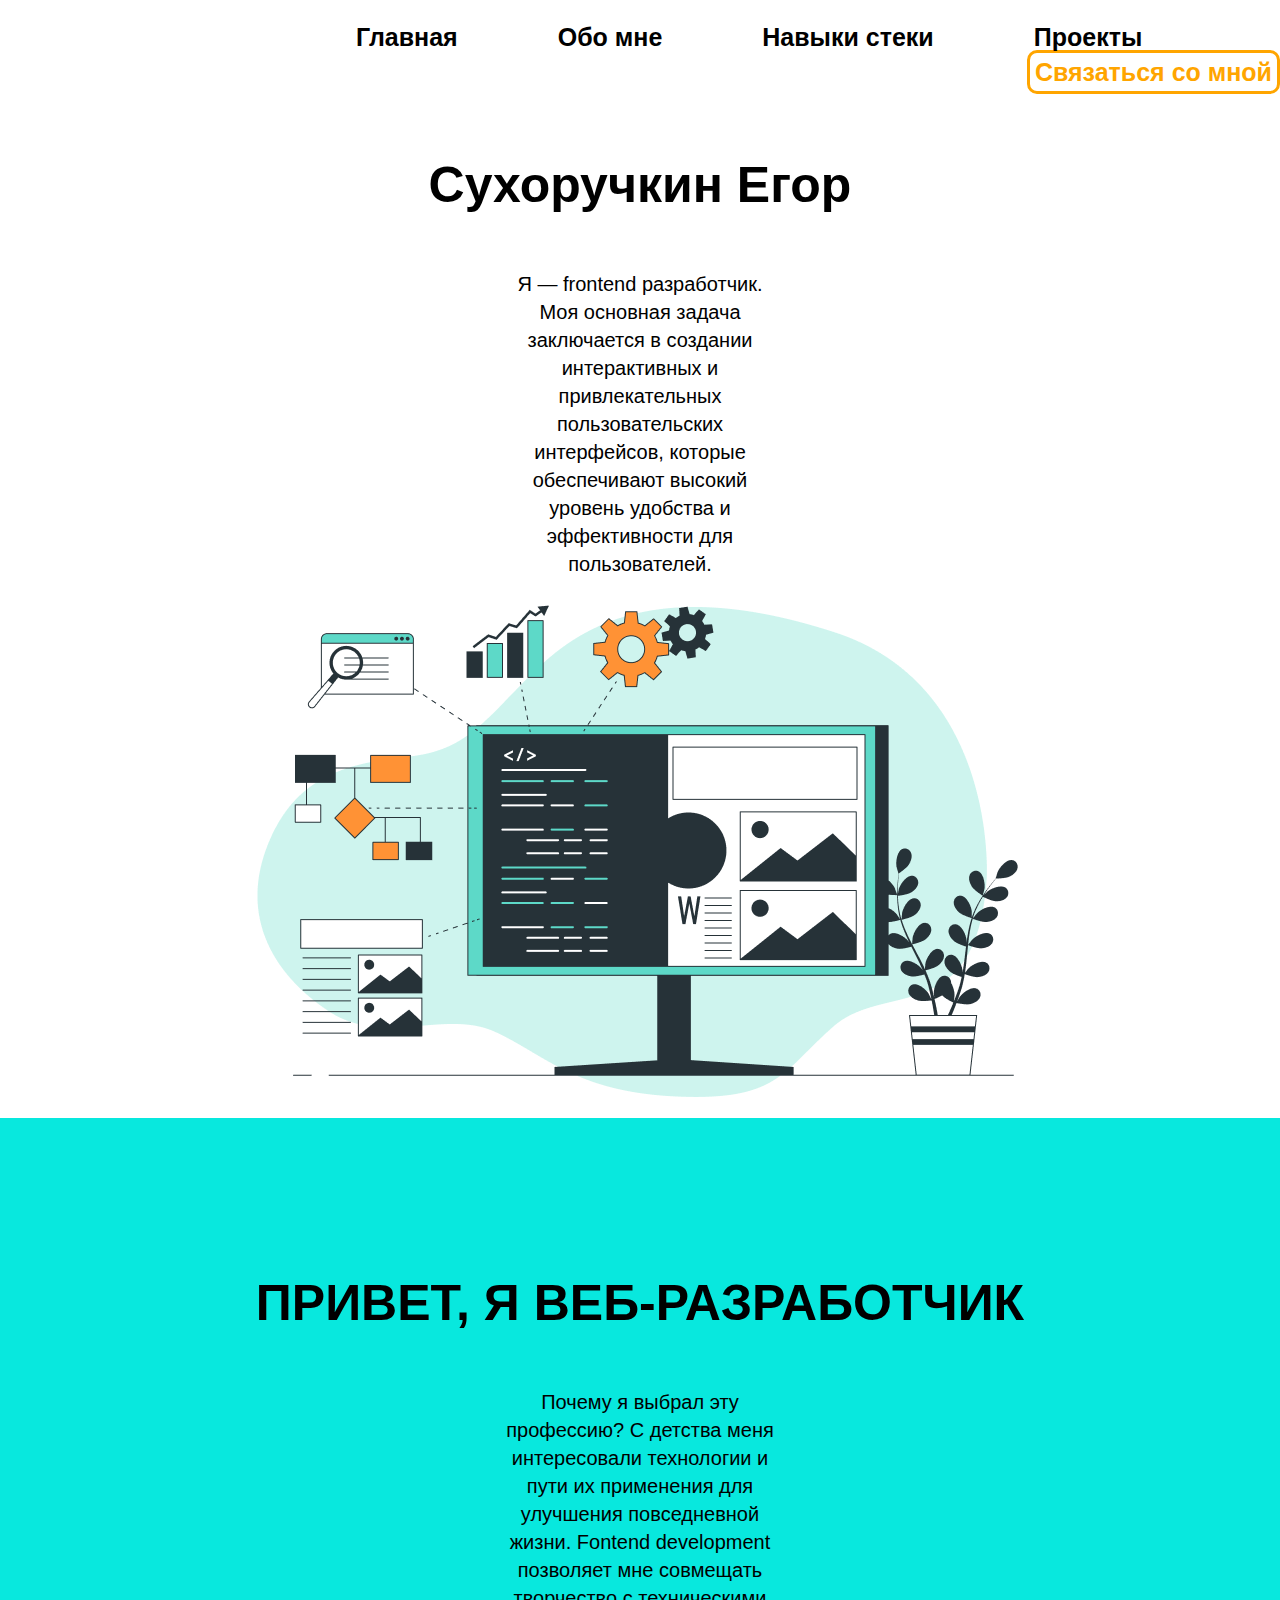
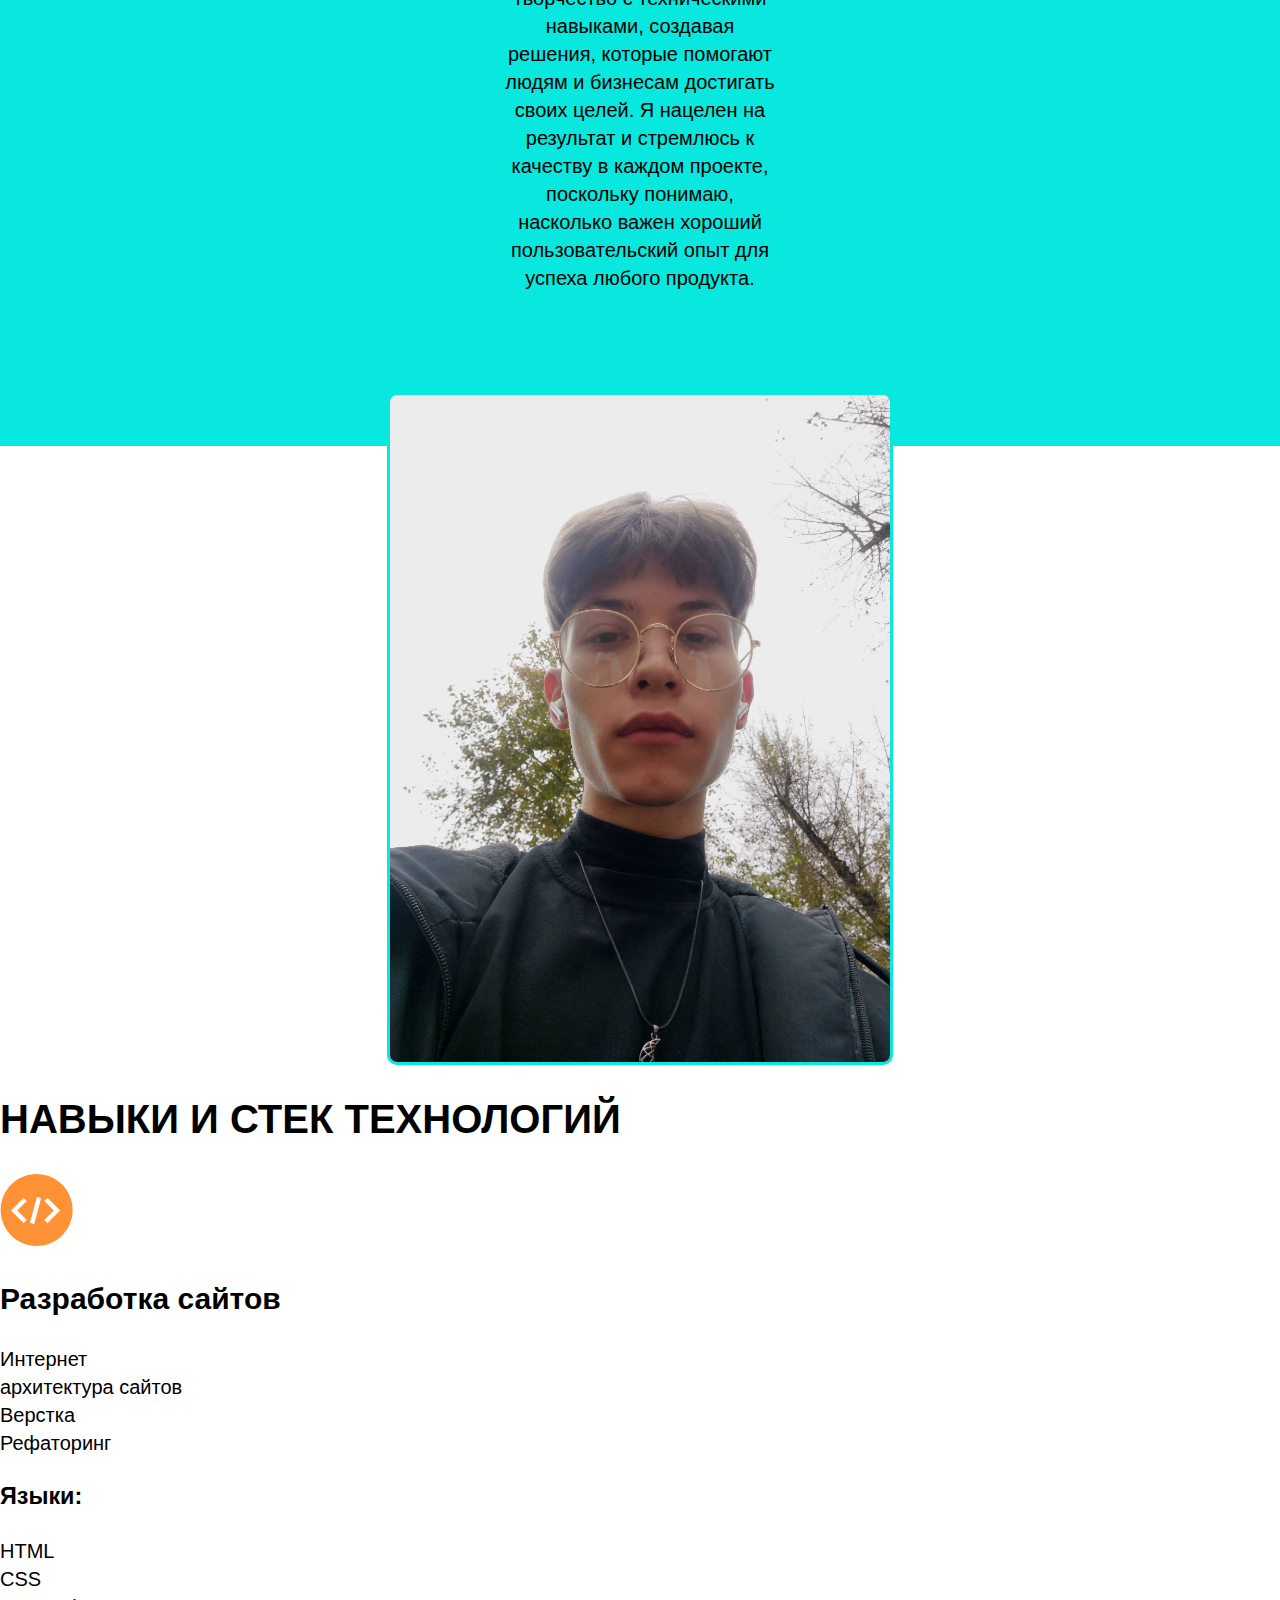
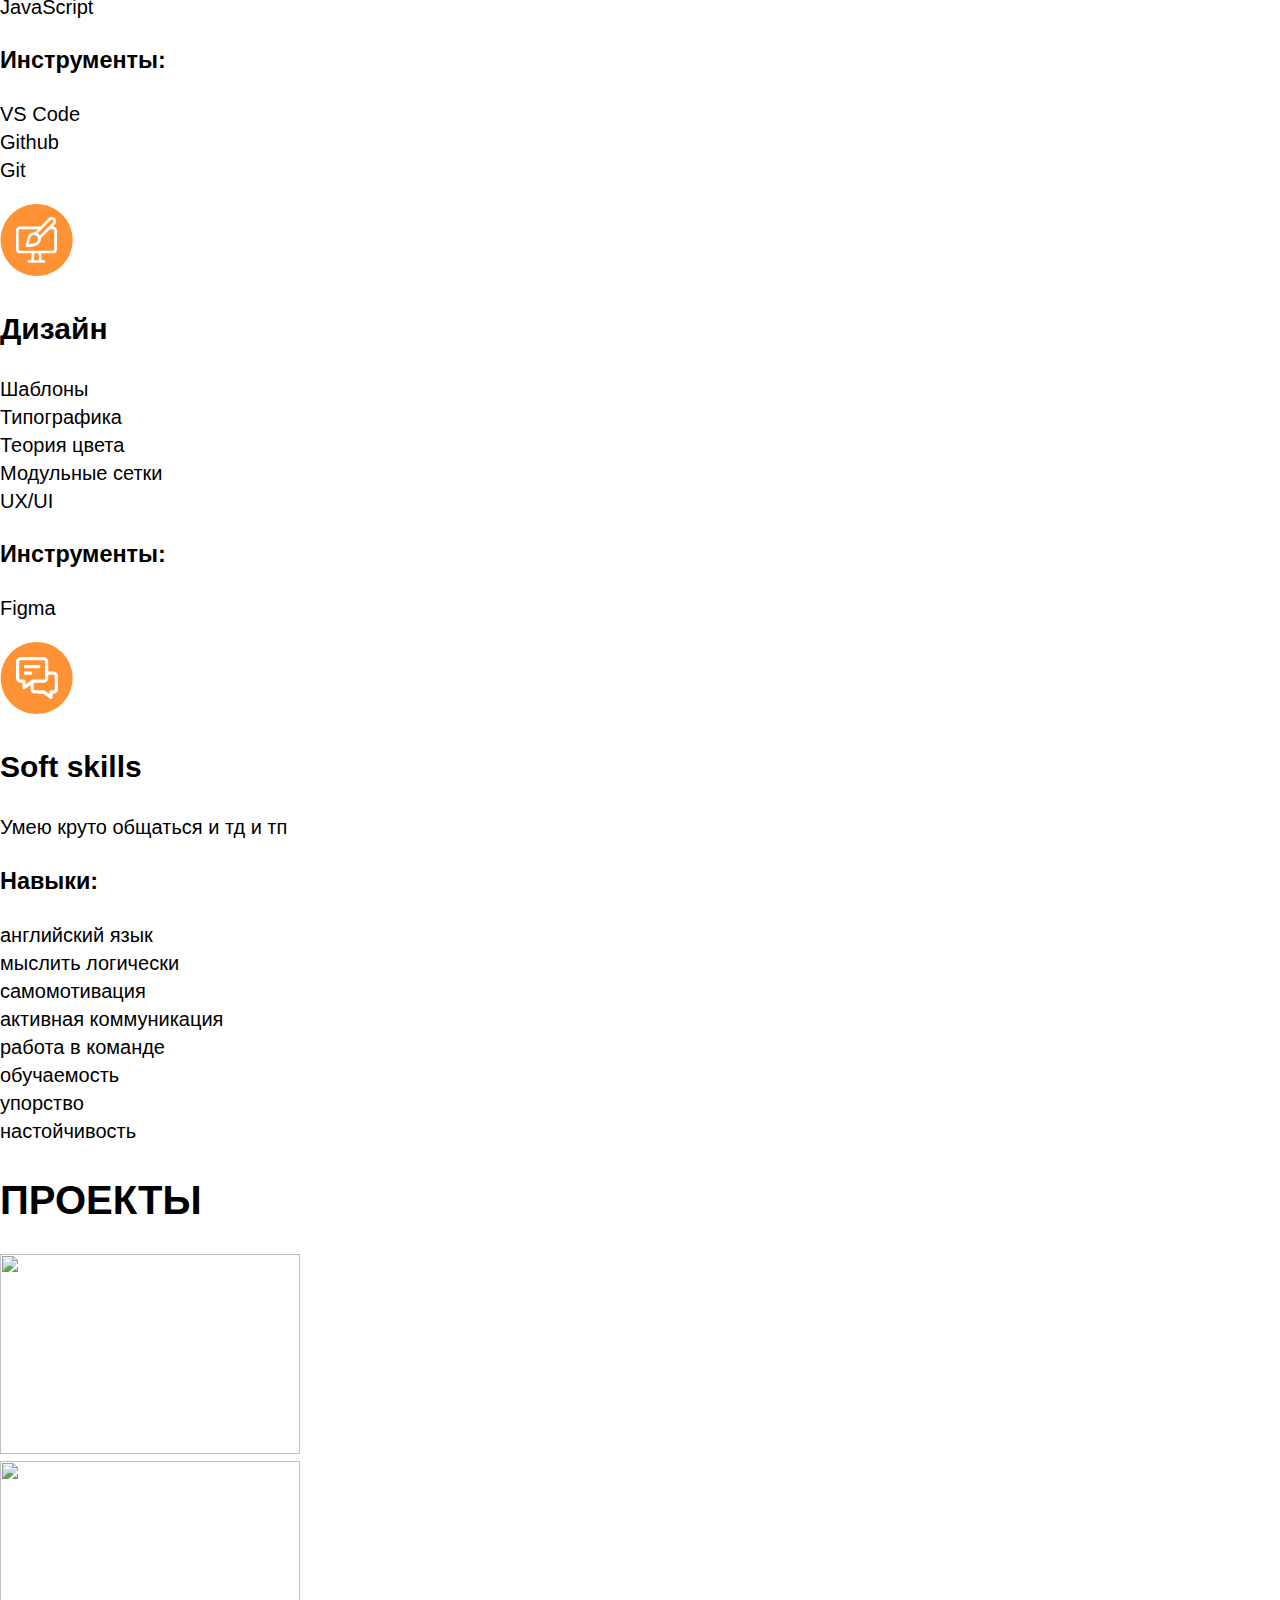
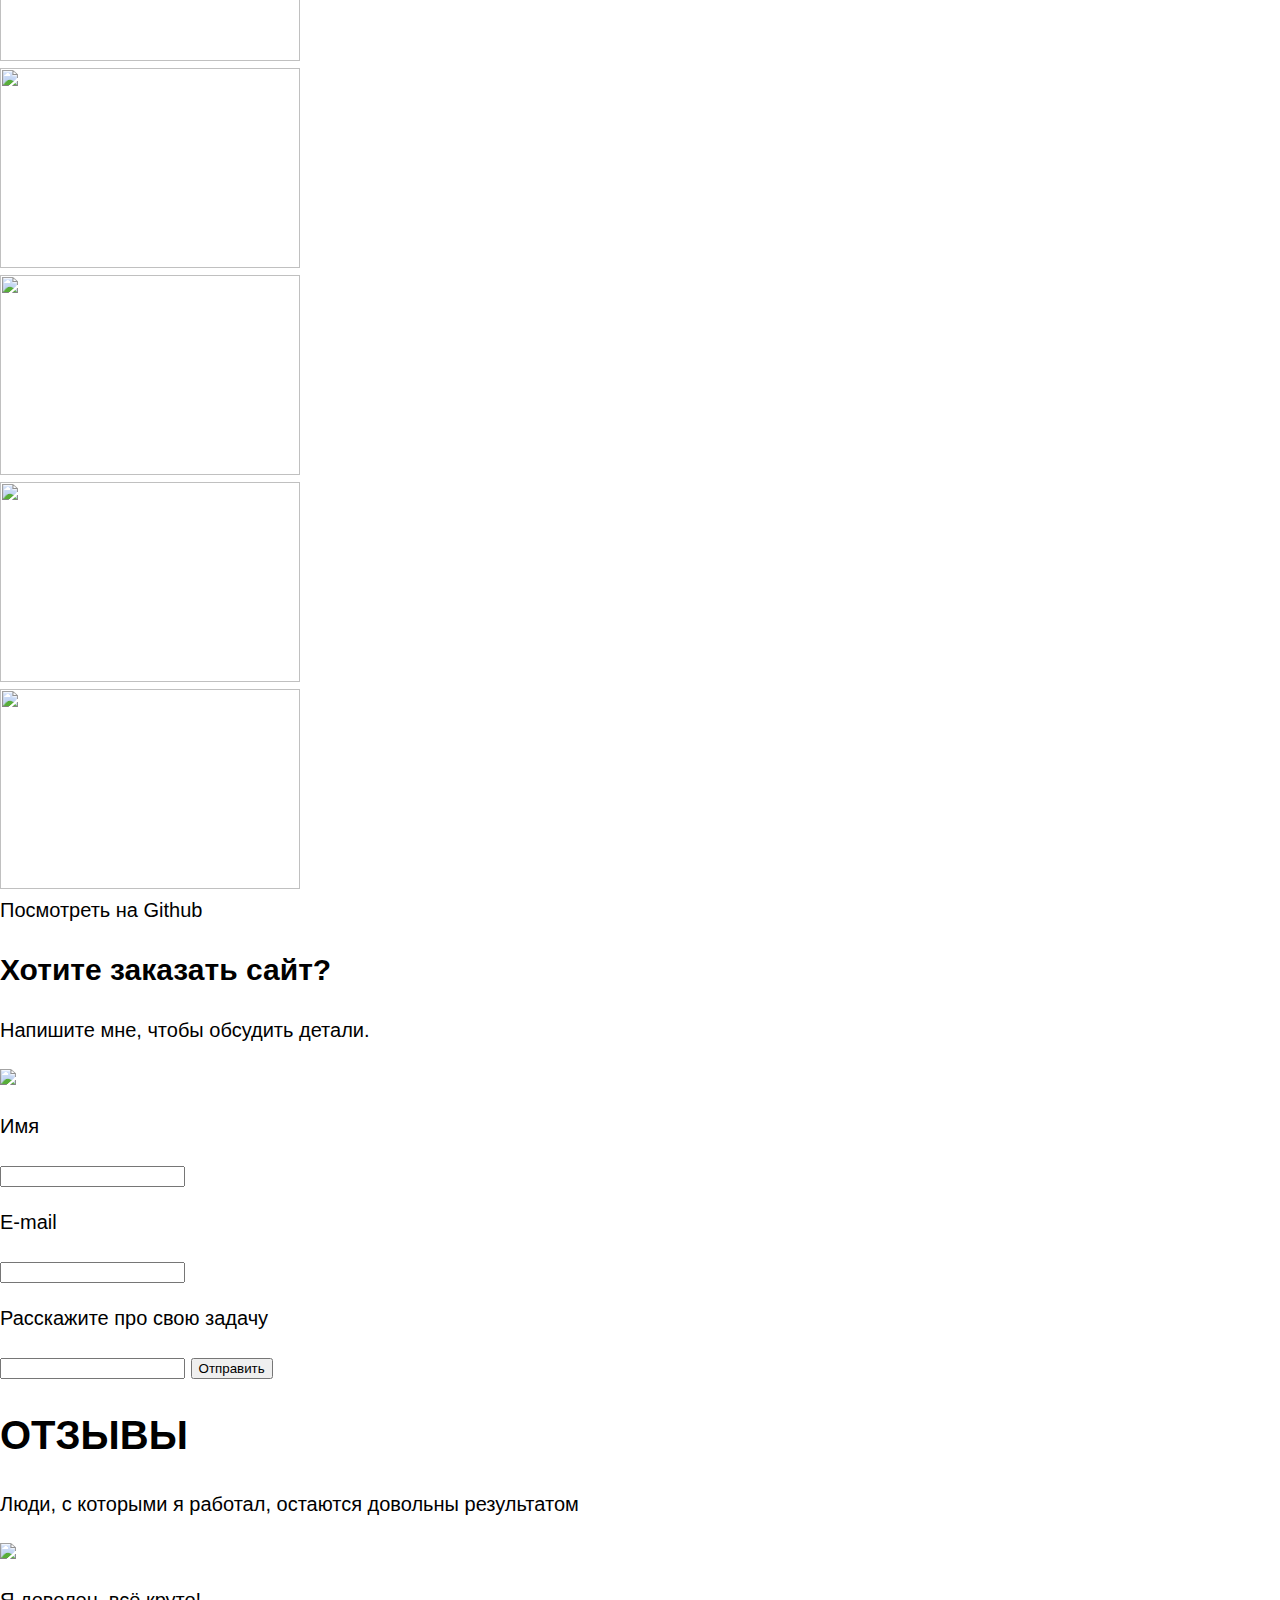
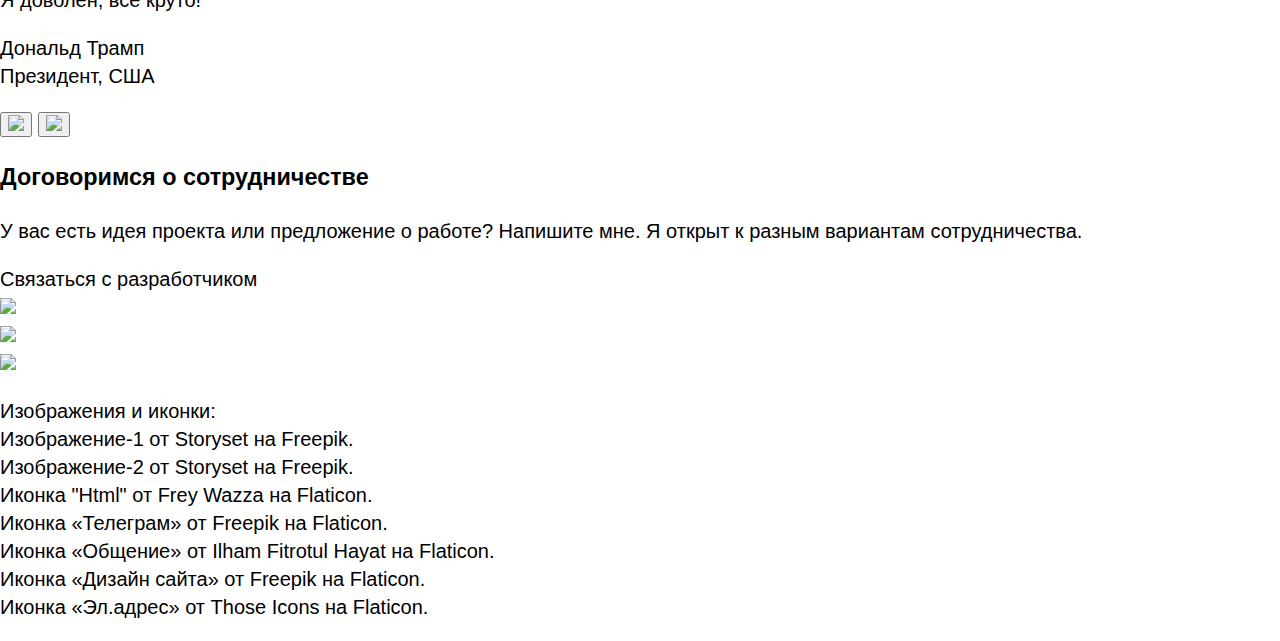
==== Portfolio/index.html @ 4fd045b2 "Add files via upload" ====
<!DOCTYPE html>
<html lang="ru">
<head>
    <meta charset="UTF-8">
    <meta name="viewport" content="width=device-width, initial-scale=1.0">
    <title>Портфолио</title>
    <link rel="stylesheet" href="styles.css">
</head>
<body class="page-body">
    <header class="page-header">
        <nav class="navbar">
            <ul class="navbar-list">
                <li class="navbar-item">
                    <a class="navbar-link" href="#intro">Главная</a>
                </li>
                <li class="navbar-item">
                    <a class="navbar-link" href="#about">Обо мне</a>
                </li>
                <li class="navbar-item">
                    <a class="navbar-link" href="#skills">Навыки стеки</a>
                </li>
                <li class="navbar-item">
                    <a class="navbar-link" href="#projects">Проекты</a>
                </li>
                <li class="navbar-item">
                    <a class="navbar-btn" href="#findme">Связаться со мной</a>
                </li>
            </ul>
        </nav>
    </header>

    <main>
        <section class="intro" id="intro">
            <h1 class="intro-title">Сухоручкин Егор</h1>
            <div class="intro-text-wrapper">
                <p>Я — frontend разработчик. Моя основная задача заключается в создании интерактивных и привлекательных пользовательских интерфейсов, которые обеспечивают высокий уровень удобства и эффективности для пользователей.</p>
            </div>        
            <img class="intro-image-wrapper" src="images/main.png">
        </section>

        <section class="about">
            <h1 class="about-title">ПРИВЕТ, Я ВЕБ-РАЗРАБОТЧИК</h1>
            <div class="about-text-wrapper">
                <p>Почему я выбрал эту профессию? С детства меня интересовали технологии и пути их применения для улучшения повседневной жизни. Fontend development позволяет мне совмещать творчество с техническими навыками, создавая решения, которые помогают людям и бизнесам достигать своих целей. Я нацелен на результат и стремлюсь к качеству в каждом проекте, поскольку понимаю, насколько важен хороший пользовательский опыт для успеха любого продукта.</p>
            </div>
            <img class="about-image-wrapper" src="images/lero.jpg">
        </section>

        <section>
            <h1>НАВЫКИ И СТЕК ТЕХНОЛОГИЙ</h1>
            <div>
                <img src="images/Development.svg">
                <h2>Разработка сайтов</h2>
                <p>Интернет<br>архитектура сайтов<br>Верстка<br>Рефаторинг</p>
                <h3>Языки:</h3>
                <p>HTML<br>CSS<br>JavaScript</p>
                <h3>Инструменты:</h3>
                <p>VS Code<br>Github<br>Git</p>
            </div>
            <div>
                <img src="images/Design.svg">
                <h2>Дизайн</h2>
                <p>Шаблоны<br>Типографика<br>Теория цвета<br>Модульные сетки<br>UX/UI</p>
                <h3>Инструменты:</h3>
                <p>Figma</p>
            </div>
            <div>
                <img src="images/SoftSkills.svg">
                <h2>Soft skills</h2>
                <p>Умею круто общаться и тд и тп</p>
                <h3>Навыки:</h3>
                <p>английский язык<br>мыслить логически<br>самомотивация<br>активная коммуникация<br>работа в команде<br>обучаемость<br>упорство<br>настойчивость</p>
            </div>
        </section>

        <section>
            <h1>ПРОЕКТЫ</h1>
            <div>
                <img src="/images/1.jpg" width="300" height="200">
            </div>
            <div>
                <img src="/images/2.jpg" width="300" height="200">
            </div>
            <div>
                <img src="/images/3.jpg" width="300" height="200">
            </div>
            <div>
                <img src="/images/4.jpg" width="300" height="200">
            </div>
            <div>
                <img src="/images/5.png" width="300" height="200">
            </div>
            <div>
                <img src="/images/6.png" width="300" height="200">
            </div>      
        </section>

        <adress>
            Посмотреть на Github
        </adress>

        <section>
            <h2>Хотите заказать сайт?</h2>
            <p>Напишите мне, чтобы обсудить детали.</p>
        </section>

        <section>
            <div>
                <img src="/images/form.png">
            </div>
            <div>
                <form>
                    <p>Имя</p>
                    <input type="text">
                    <p>E-mail</p>
                    <input type="email">
                    <p>Расскажите про свою задачу</p>
                    <input type="text">
                    <button type="submit">Отправить</button>
                </form>               
            </div>
        </section>

        <section>
            <h1>ОТЗЫВЫ</h1>
            <p>Люди, с которыми я работал, остаются довольны результатом</p>
            <img src="/images/trump.jpg">
            <p>Я доволен, всё круто!</p>
            <p>Дональд Трамп<br>Президент, США</p>
            <button typy="submit"><img src="/images/Arrow-L.svg"></button>
            <button typy="submit"><img src="/images/Arrow-R.svg"></button>
        </section>

        <section>
            <h3>Договоримся о сотрудничестве</h3>
            <p>У вас есть идея проекта или предложение о работе? Напишите мне. Я открыт к разным вариантам сотрудничества.</p>
            <adress>
                Связаться с разработчиком
            </adress>
        </section>
    </main>

    <footer>
        <address><img src="/images/TG.svg"></address>
        <address><img src="/images/Habr.svg"></address>
        <address><img src="/images/Email.svg"></address>
        <p> Изображения и иконки:<br>Изображение-1 от Storyset на Freepik.<br>Изображение-2 от Storyset на Freepik.<br>Иконка "Html" от Frey Wazza на Flaticon.<br>Иконка «Телеграм» от Freepik на Flaticon.<br>Иконка «Общение» от Ilham Fitrotul Hayat на Flaticon.<br>Иконка «Дизайн сайта» от Freepik на Flaticon.<br>Иконка «Эл.адрес» от Those Icons на Flaticon.</p>
    </footer>   
</body>
</html>
---- Portfolio/styles.css ----
@font-face {
    font-family: "Tilda Sans";
    font-style: normal;
    font-weight: 400;
    font-display: swap;
    src:
        url("./fonts/Tilda Sans/TildaSans-Regular.ttf") format("ttf");
  }

  @font-face {
    font-family: "Tilda Sans";
    font-style: normal;
    font-weight: 700;
    font-display: swap;
    src:
        url("./fonts/Tilda Sans/TildaSans-Bold.ttf") format("ttf");
  }

  .page{
    height: 100%;
  }

  .page-body{
    min-height: 100%;
    margin: 0;
    font-family: "Tilda Sans", sans-serif;
    font-size: 20px;
    line-height: 1.4;
    color: #000;
  }

  .container{
    width:1200px;
    margin: 0 auto;
    padding: 0 50px;
    box-sizing: border-box;
  }
  
  .page-header{
    width: 100%;
    text-align: center;
    padding: 20px 0 ;
    float: left;
  }
  
  .navbar-list{
    display: table; 
    width: auto;
    margin: 0 auto;
    list-style: none;
    font-size: 25px;
    padding: 0;   
  }
  
  .navbar-item:not(:last-child){  
    float: left;  
    margin-left: 100px;
    left: 20%;  
    text-align: center;
    font-weight: bold;
    position: relative;
  }

  .navbar-item:last-child{
    float: right;
    margin-left: 530px;
    text-align: center;
  }
  
  .navbar-link{
    display: inline-block;
    text-align: center;
    color:#000000;
    text-decoration: none;
  }

  .navbar-btn{
    text-decoration: none;
    font-weight: bold;
    color:orange;
    border:3px solid orange;
    border-radius: 10px 10px 10px 10px;
    padding:5px;
  }

  .navbar-link:hover{
    opacity: 0.5;
  }

  .intro{
    padding-top: 150px;
  }

  .intro .container{
    padding-right: 550px;
  }

  .intro-title {
    margin:  0;
    margin-bottom: 50px;
    text-align: center;
    font-size: 50px;
    font-weight: bold;
  }

  .intro-text-wrapper p{
    margin: 0;
    padding-left: 500px;
    padding-right: 500px;
    text-align: center;
  }

  .intro-image-wrapper{
    display: block;
    margin-left: auto;
    margin-right: auto;
  }

  .about{
    padding-top: 150px;
    background: linear-gradient(180deg, #08e8de 60%, #fff 40%);

  }

  .about-title{
    margin:  0;
    margin-bottom: 50px;
    text-align: center;
    font-size: 50px;
    font-weight: bold;
  }

  .about-text-wrapper p{
    margin: 0;
    padding-left: 500px;
    padding-right: 500px;
    text-align: center;
  }

  .about-image-wrapper{
    display: block;
    margin-left: auto;
    margin-right: auto;
    margin-top: 100px;
    width: 500px;
    border:3px solid orange;
    border-radius: 10px 10px;
    border-color: #08e8de;
  }
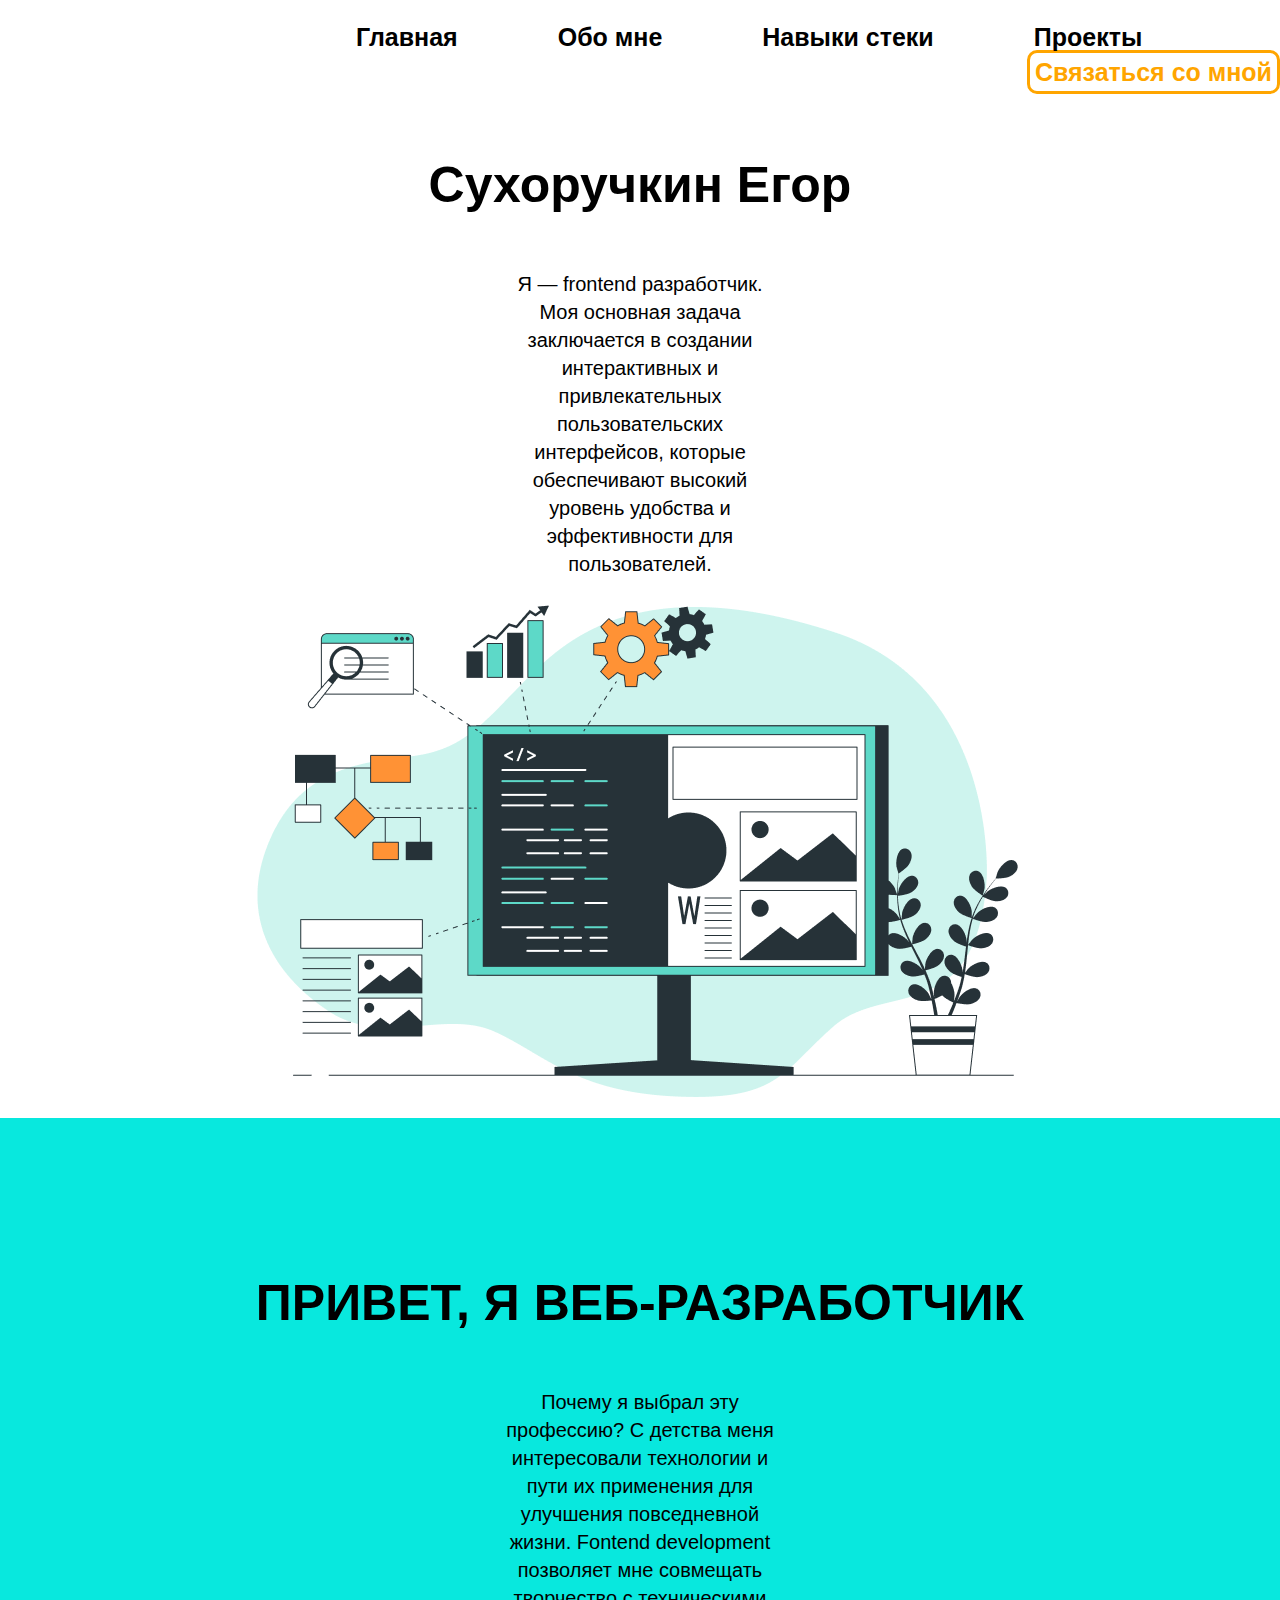
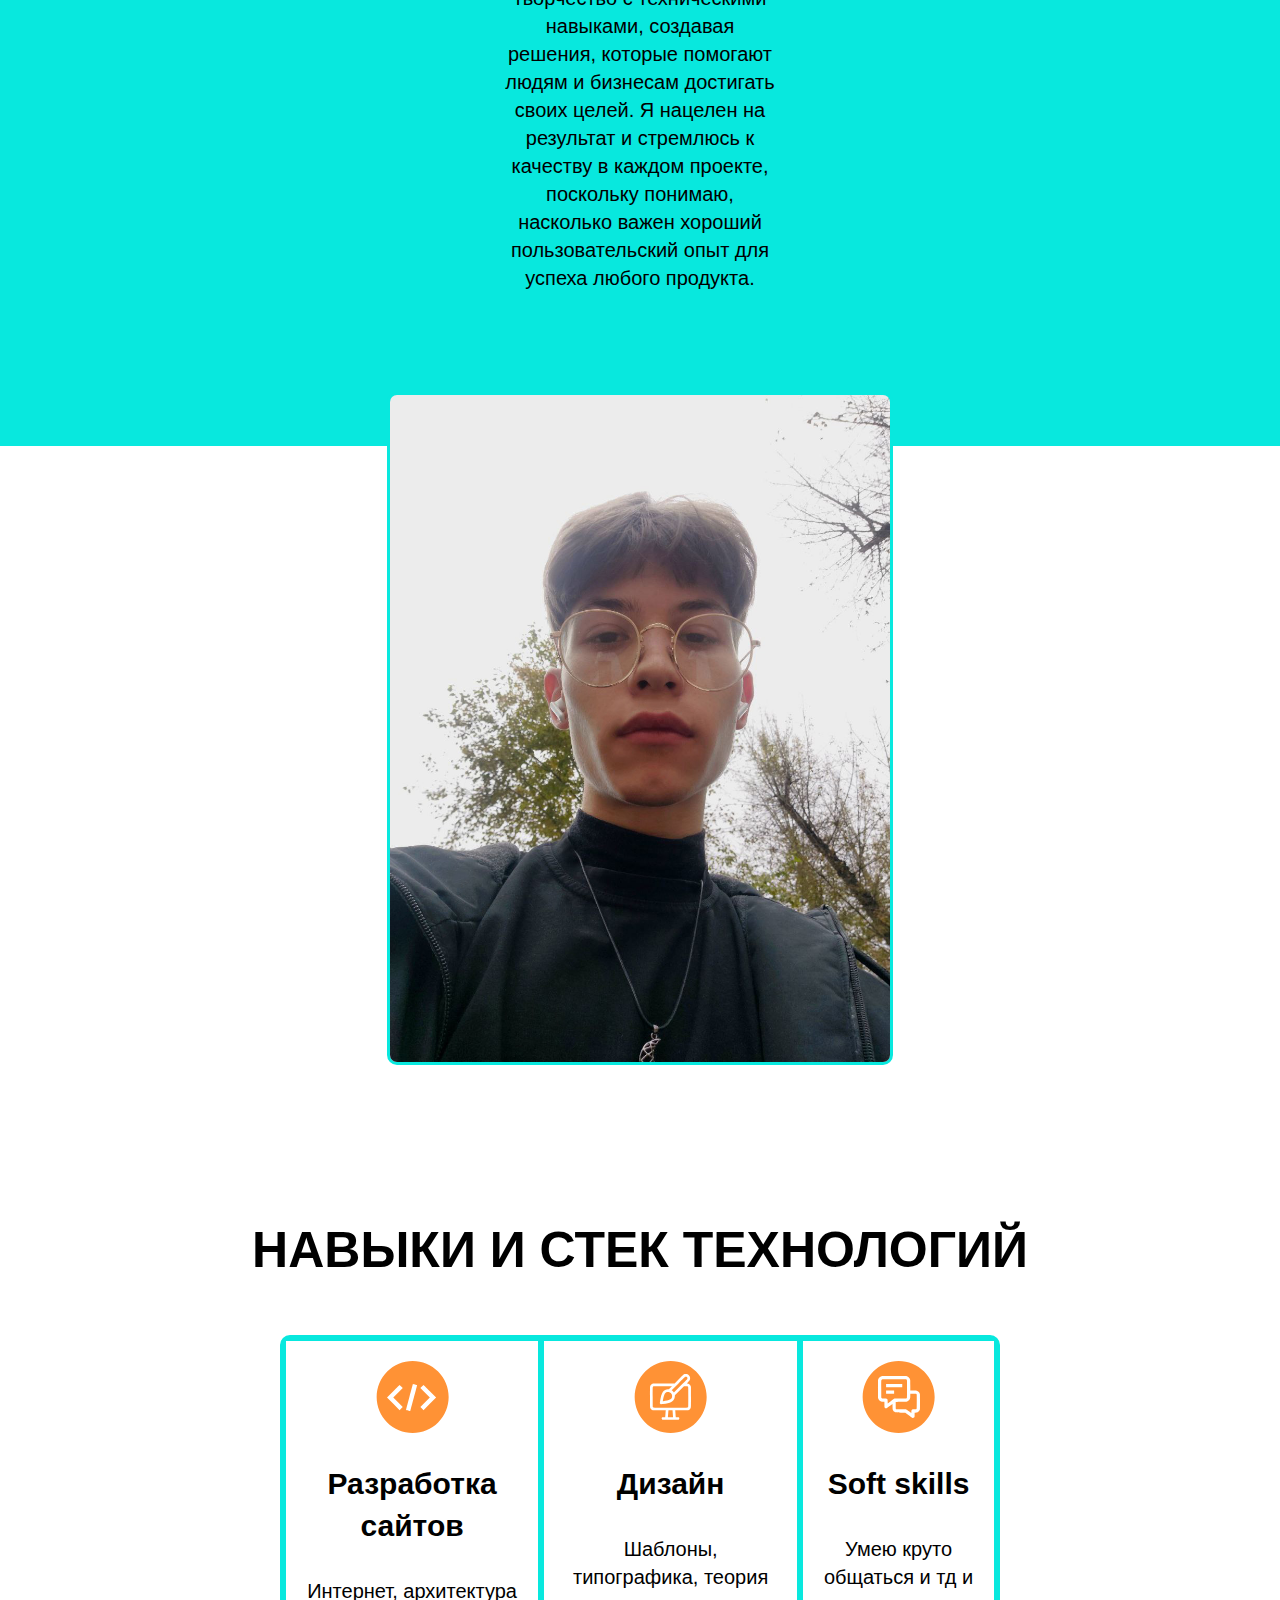
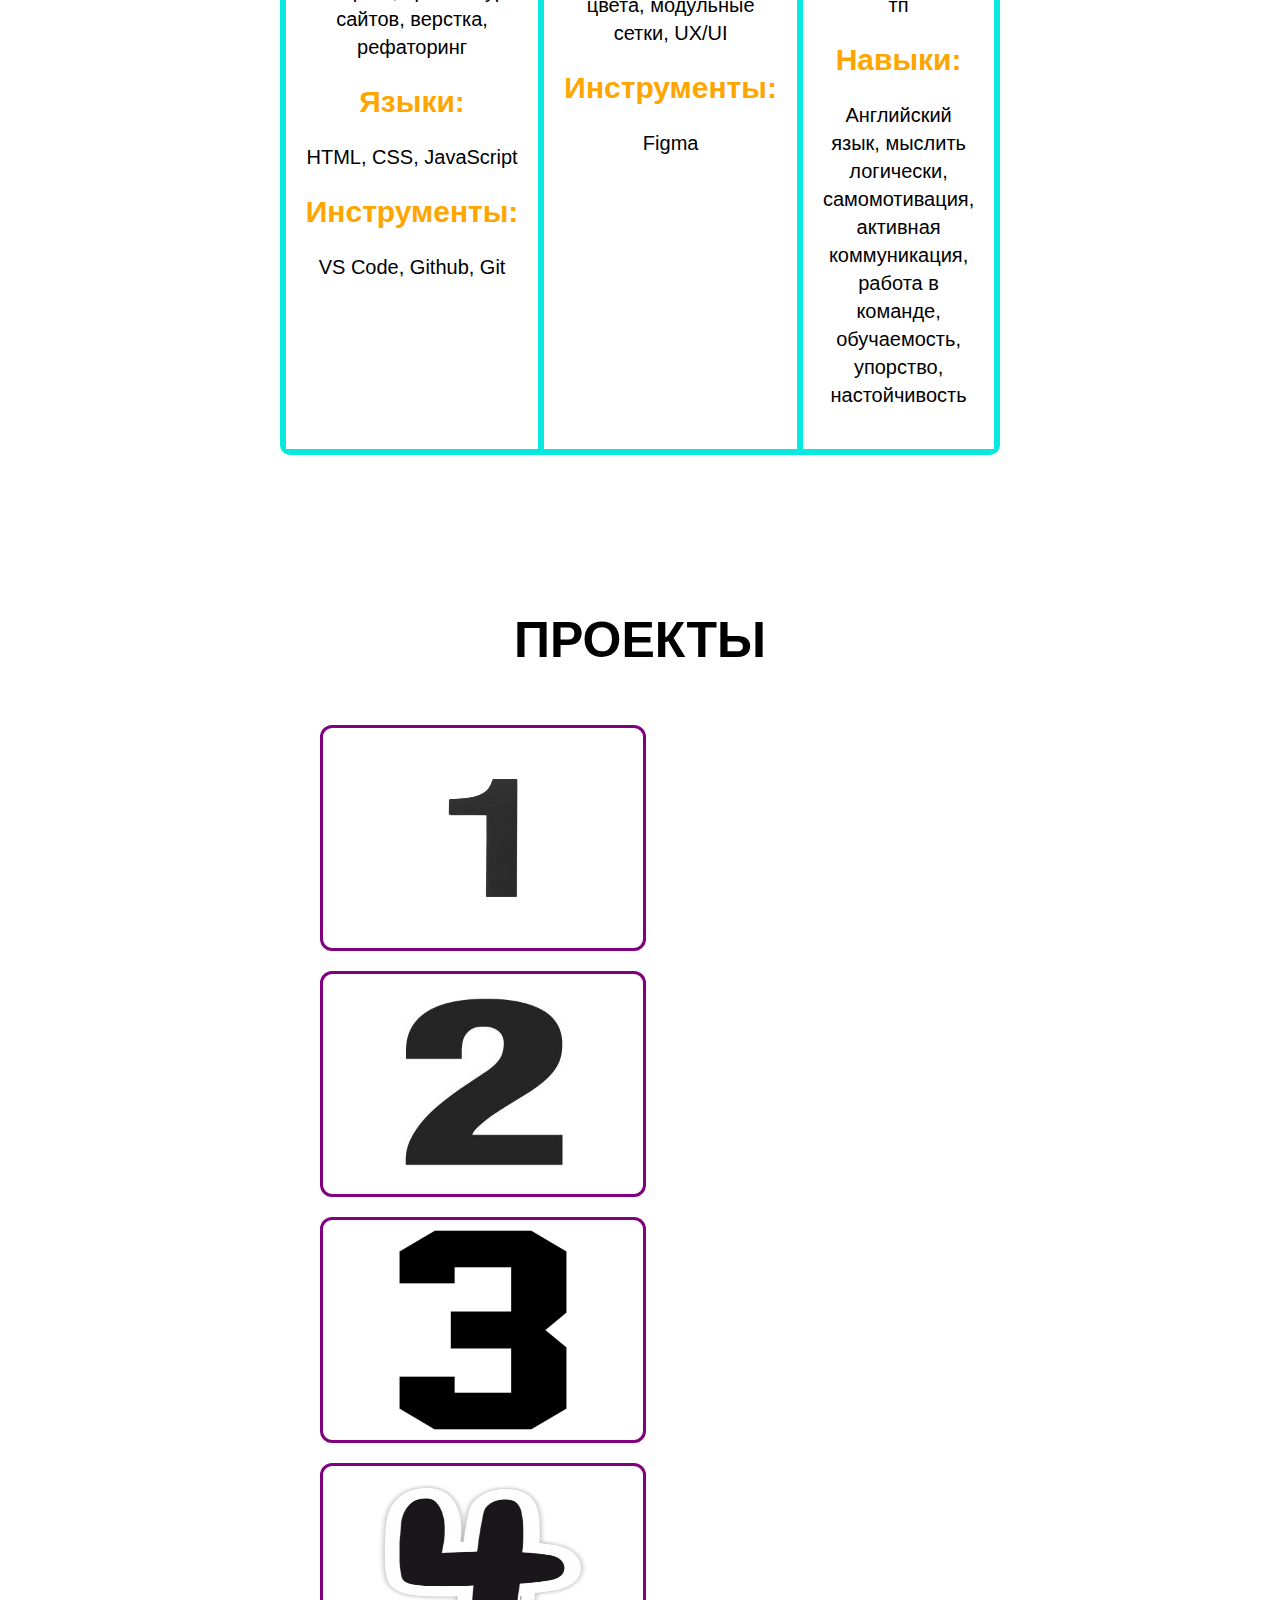
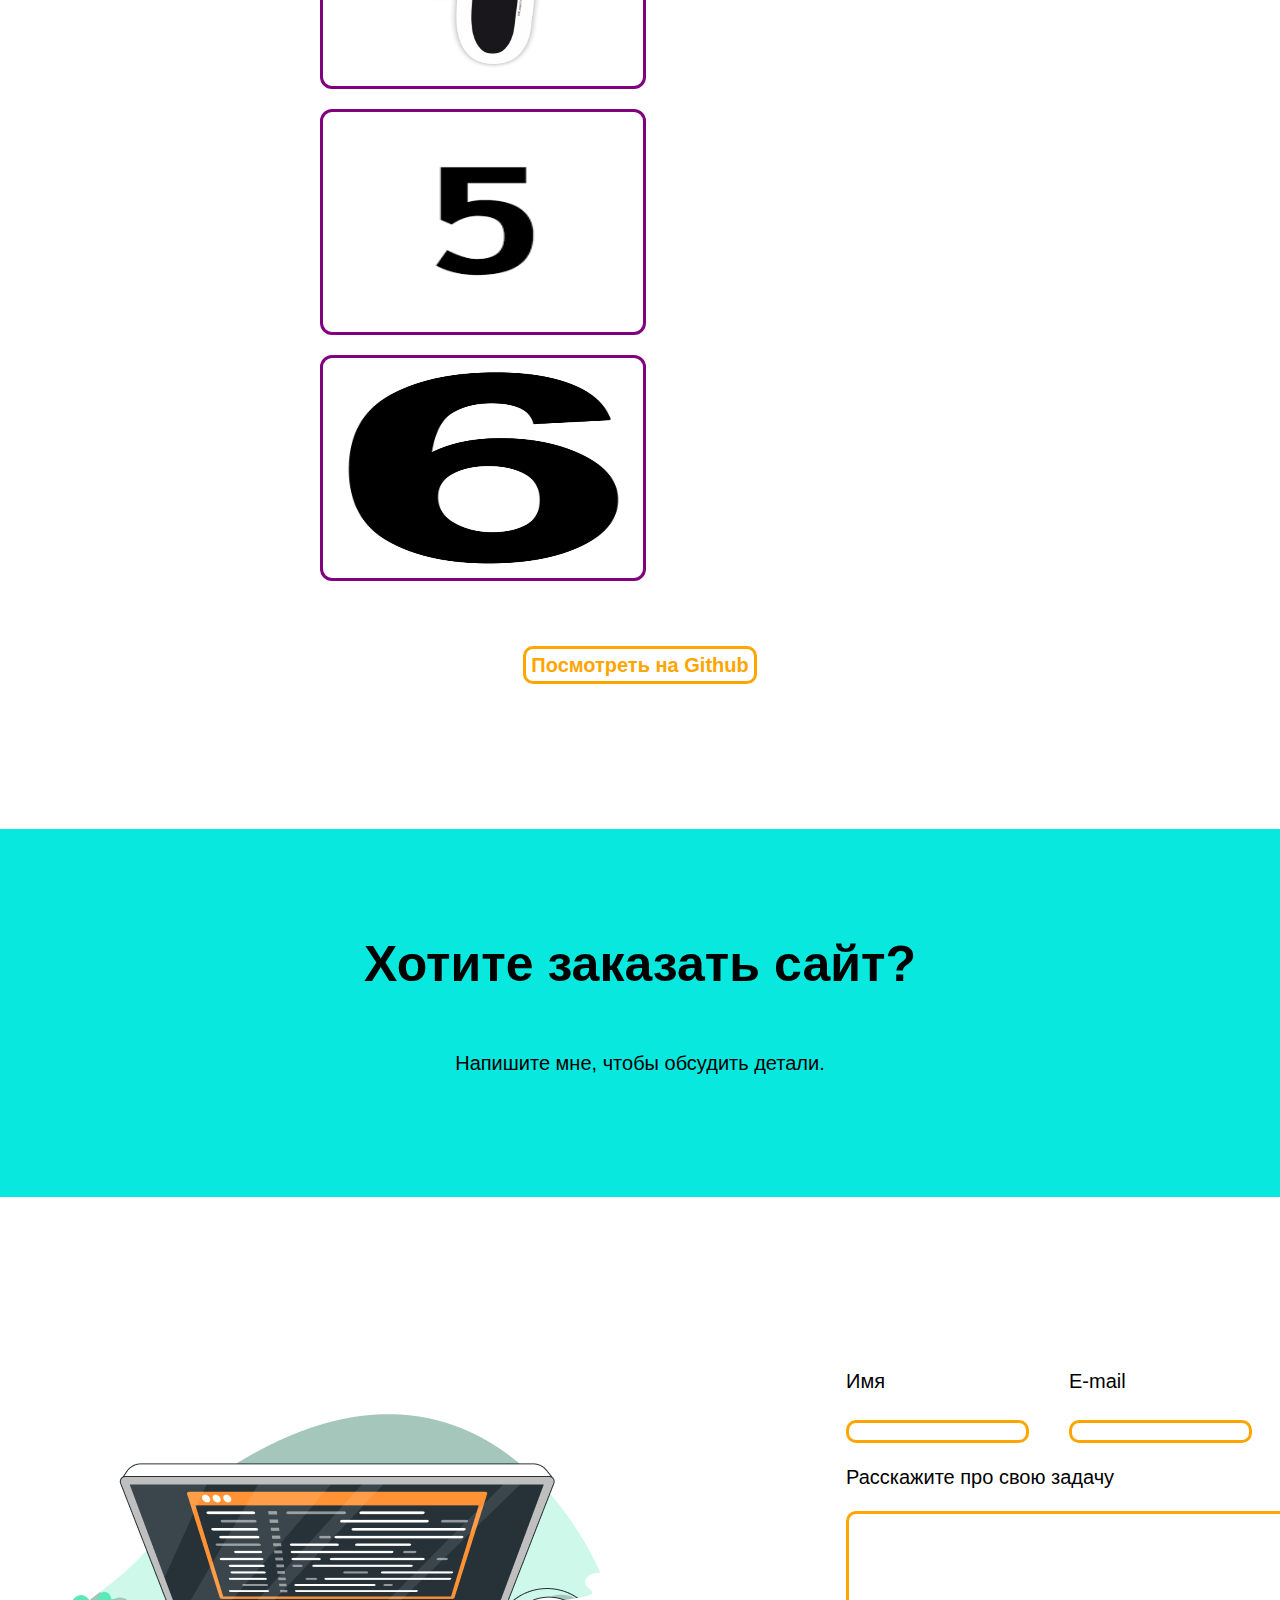
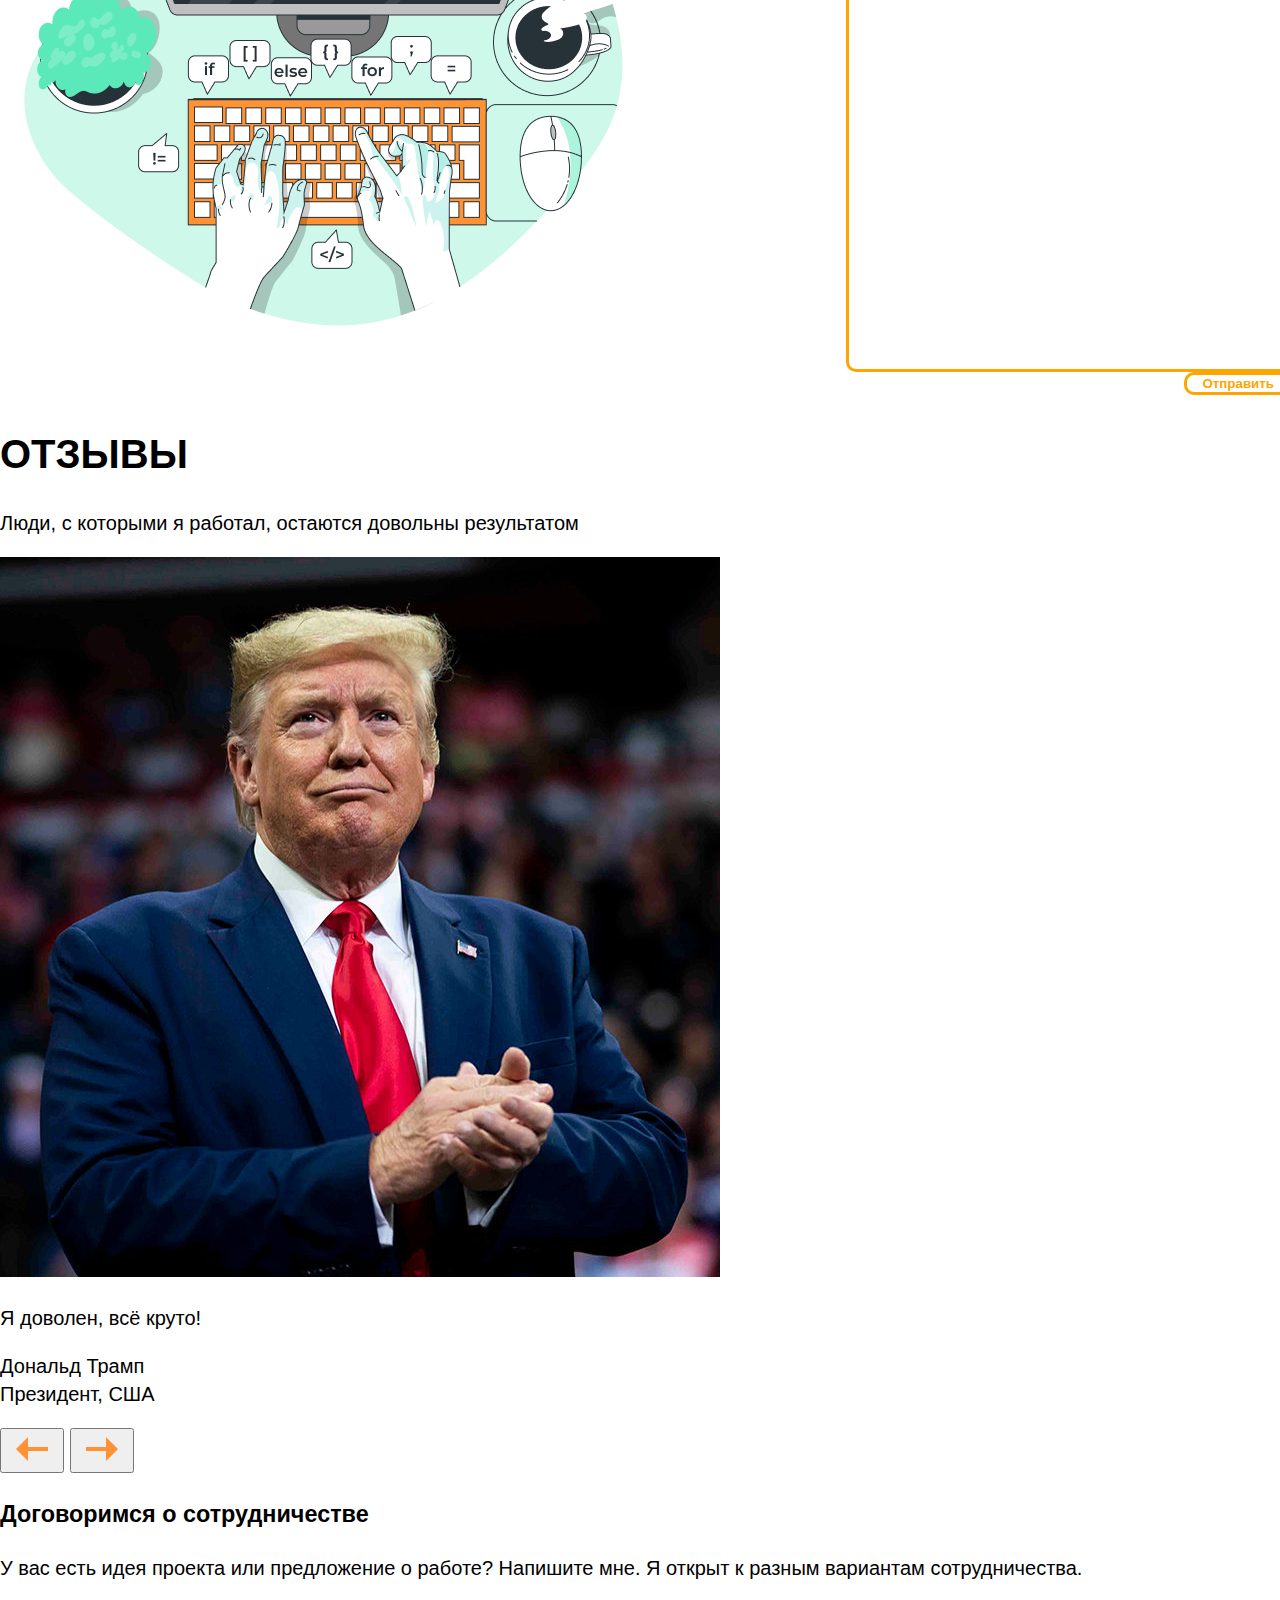
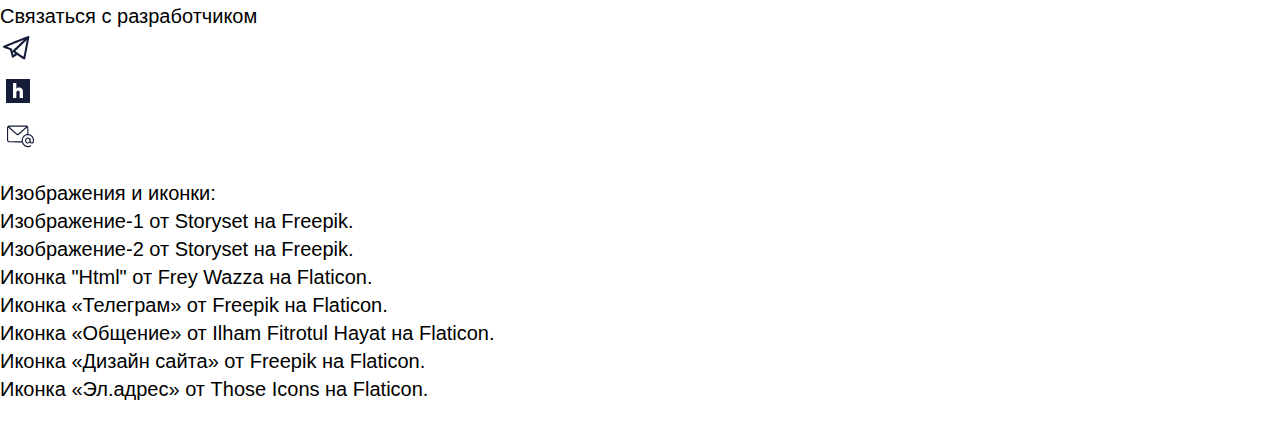
==== commit 164c4461: "css in progress" ====
--- a/Portfolio/index.html
+++ b/Portfolio/index.html
@@ -46,89 +46,106 @@
             <img class="about-image-wrapper" src="images/lero.jpg">
         </section>
 
-        <section>
-            <h1>НАВЫКИ И СТЕК ТЕХНОЛОГИЙ</h1>
-            <div>
-                <img src="images/Development.svg">
-                <h2>Разработка сайтов</h2>
-                <p>Интернет<br>архитектура сайтов<br>Верстка<br>Рефаторинг</p>
-                <h3>Языки:</h3>
-                <p>HTML<br>CSS<br>JavaScript</p>
-                <h3>Инструменты:</h3>
-                <p>VS Code<br>Github<br>Git</p>
-            </div>
-            <div>
-                <img src="images/Design.svg">
-                <h2>Дизайн</h2>
-                <p>Шаблоны<br>Типографика<br>Теория цвета<br>Модульные сетки<br>UX/UI</p>
-                <h3>Инструменты:</h3>
-                <p>Figma</p>
-            </div>
-            <div>
-                <img src="images/SoftSkills.svg">
-                <h2>Soft skills</h2>
-                <p>Умею круто общаться и тд и тп</p>
-                <h3>Навыки:</h3>
-                <p>английский язык<br>мыслить логически<br>самомотивация<br>активная коммуникация<br>работа в команде<br>обучаемость<br>упорство<br>настойчивость</p>
-            </div>
+        <section class="skills">
+            <h1 class="skills-title">НАВЫКИ И СТЕК ТЕХНОЛОГИЙ</h1>
+            <div class="skills-table">
+                <div class="skills-collumn">
+                    <img class="skills-image-wrapper" src="images/Development.svg">
+                    <h2 class="skills-subtitle">Разработка сайтов</h2>
+                    <p class="skills-inform">Интернет, архитектура сайтов, верстка, рефаторинг</p>
+                    <h3 class="skills-microtitle">Языки:</h3>
+                    <p class="skills-inform">HTML, CSS, JavaScript</p>
+                    <h3 class="skills-microtitle">Инструменты:</h3>
+                    <p class="skills-inform">VS Code, Github, Git</p>
+                </div>
+                <div class="skills-collumn">
+                    <img class="skills-image-wrapper" src="images/Design.svg">
+                    <h2 class="skills-subtitle">Дизайн</h2>
+                    <p class="skills-inform">Шаблоны, типографика, теория цвета, модульные сетки, UX/UI</p>
+                    <h3 class="skills-microtitle">Инструменты:</h3>
+                    <p class="skills-inform">Figma</p>
+                </div>
+                <div class="skills-collumn">
+                    <img class="skills-image-wrapper" src="images/SoftSkills.svg">
+                    <h2 class="skills-subtitle">Soft skills</h2>
+                    <p class="skills-inform">Умею круто общаться и тд и тп</p>
+                    <h3 class="skills-microtitle">Навыки:</h3>
+                    <p class="skills-inform">Английский язык, мыслить логически, самомотивация, активная коммуникация, работа в команде, обучаемость, упорство, настойчивость</p>
+                </div>
+            </div>          
         </section>
 
-        <section>
-            <h1>ПРОЕКТЫ</h1>
-            <div>
-                <img src="/images/1.jpg" width="300" height="200">
-            </div>
-            <div>
-                <img src="/images/2.jpg" width="300" height="200">
-            </div>
-            <div>
-                <img src="/images/3.jpg" width="300" height="200">
-            </div>
-            <div>
-                <img src="/images/4.jpg" width="300" height="200">
-            </div>
-            <div>
-                <img src="/images/5.png" width="300" height="200">
-            </div>
-            <div>
-                <img src="/images/6.png" width="300" height="200">
-            </div>      
+        <section class="project">
+            <h1 class="project-title">ПРОЕКТЫ</h1>
+            <div class="project-table">
+
+                <div class="project-image-wrapper">
+                    <img src="/Portfolio/images/1.jpg" width="300" height="200">
+                </div>
+                <div class="project-image-wrapper">
+                    <img src="/Portfolio/images/2.jpg" width="300" height="200">
+                </div>
+                 <div class="project-image-wrapper">
+                    <img src="/Portfolio/images/3.jpg" width="300" height="200">
+                </div>
+                <div class="project-image-wrapper">
+                    <img src="/Portfolio/images/4.jpg" width="300" height="200">
+                </div>
+                <div class="project-image-wrapper">
+                    <img src="/Portfolio/images/5.png" width="300" height="200">
+                </div>
+                <div class="project-image-wrapper">
+                    <img src="/Portfolio/images/6.png" width="300" height="200">
+                </div>             
+            </div>  
+
+            <adress class="project-contact">
+                <a class="project-contact-href">Посмотреть на Github</a>
+            </adress>
         </section>
 
-        <adress>
-            Посмотреть на Github
-        </adress>
-
-        <section>
-            <h2>Хотите заказать сайт?</h2>
-            <p>Напишите мне, чтобы обсудить детали.</p>
+        <section class="byeme">
+            <h2 class="byeme-title">Хотите заказать сайт?</h2>
+            <p class="byeme-text-wrapper">Напишите мне, чтобы обсудить детали.</p>
         </section>
 
-        <section>
-            <div>
-                <img src="/images/form.png">
-            </div>
-            <div>
-                <form>
-                    <p>Имя</p>
-                    <input type="text">
-                    <p>E-mail</p>
-                    <input type="email">
-                    <p>Расскажите про свою задачу</p>
-                    <input type="text">
-                    <button type="submit">Отправить</button>
-                </form>               
+        <section class="contact">
+            <div class="contact-container">
+                <div>
+                    <img src="/Portfolio/images/form.png">
+                </div>
+                <div>
+                    <form class="contact-form">
+                        <div class="contact-form-row">
+                            <div class="block">
+                                <p>Имя</p>
+                                <input class="contact-input1" type="text">
+                            </div>
+                            <div class="block">
+                                <p>E-mail</p>
+                                <input class="contact-input1" type="email">
+                            </div>
+                        </div>
+                        
+                        <div>
+                            <p>Расскажите про свою задачу</p>
+                            <input class="contact-input2" type="text">
+                        </div>
+                        
+                        <button class="contact-button" type="submit">Отправить</button>
+                    </form>               
+                </div>
             </div>
         </section>
 
         <section>
             <h1>ОТЗЫВЫ</h1>
             <p>Люди, с которыми я работал, остаются довольны результатом</p>
-            <img src="/images/trump.jpg">
+            <img src="/Portfolio/images/trump.jpg">
             <p>Я доволен, всё круто!</p>
             <p>Дональд Трамп<br>Президент, США</p>
-            <button typy="submit"><img src="/images/Arrow-L.svg"></button>
-            <button typy="submit"><img src="/images/Arrow-R.svg"></button>
+            <button typy="submit"><img src="/Portfolio/images/Arrow-L.svg"></button>
+            <button typy="submit"><img src="/Portfolio/images/Arrow-R.svg"></button>
         </section>
 
         <section>
@@ -141,9 +158,9 @@
     </main>
 
     <footer>
-        <address><img src="/images/TG.svg"></address>
-        <address><img src="/images/Habr.svg"></address>
-        <address><img src="/images/Email.svg"></address>
+        <address><img src="/Portfolio/images/TG.svg"></address>
+        <address><img src="/Portfolio/images/Habr.svg"></address>
+        <address><img src="/Portfolio/images/Email.svg"></address>
         <p> Изображения и иконки:<br>Изображение-1 от Storyset на Freepik.<br>Изображение-2 от Storyset на Freepik.<br>Иконка "Html" от Frey Wazza на Flaticon.<br>Иконка «Телеграм» от Freepik на Flaticon.<br>Иконка «Общение» от Ilham Fitrotul Hayat на Flaticon.<br>Иконка «Дизайн сайта» от Freepik на Flaticon.<br>Иконка «Эл.адрес» от Those Icons на Flaticon.</p>
     </footer>   
 </body>
--- a/Portfolio/styles.css
+++ b/Portfolio/styles.css
@@ -143,7 +143,187 @@
     margin-right: auto;
     margin-top: 100px;
     width: 500px;
-    border:3px solid orange;
+    border:3px solid #08e8de;
     border-radius: 10px 10px;
-    border-color: #08e8de;
-  }+  }
+
+  .skills{
+    padding-top: 150px;
+  }
+
+  .skills-title {
+    margin:  0;
+    margin-bottom: 50px;
+    text-align: center;
+    font-size: 50px;
+    font-weight: bold;
+  }
+
+  .skills-subtitle {
+    margin-top: 30px;
+    margin-bottom: 30px;
+    text-align: center;
+    font-size: 30px;
+    font-weight: bold;
+  }
+
+  .skills-microtitle{
+    margin-top: 20px;
+    margin-bottom: 20px;
+    text-align: center;
+    font-size: 30px;
+    font-weight: bold;
+    color: orange;
+  }
+
+  .skills-inform{
+    text-align: center;
+  }
+
+
+  .skills-table{
+    display: table;
+    width: 50%;
+    margin-left: auto;
+    margin-right: auto;
+    border: 3px solid #08e8de;
+    border-radius: 10px;
+  }
+
+  .skills-collumn{
+    height: 100px;
+    width: 33%;
+    border: 3px solid #08e8de;
+    display: table-cell;
+    padding: 20px;
+  }
+
+  .skills-image-wrapper{
+    display: block;
+    margin-left: auto;
+    margin-right: auto;
+  }
+
+  .project{
+    padding-top: 150px;
+  }
+
+  .project-title{
+    margin:  0;
+    margin-bottom: 50px;
+    text-align: center;
+    font-size: 50px;
+    font-weight: bold;
+  }
+
+  .project-table{
+    display: table;
+    width: 50%;
+    margin-left: auto;
+    margin-right: auto;
+  }
+
+  .project-row{
+
+  }
+
+  .project-image-wrapper{
+    float:left;
+    height: 200px;
+    width: 300px;
+    border: 3px solid purple;
+    border-radius: 12px;
+    padding: 10px;
+    display:block;
+    margin-bottom: 20px;
+    margin-right: 20px;
+  }
+
+  .project-contact{
+    margin-top: 50px;
+    display: table;
+    margin-left: auto;
+    margin-right: auto;
+  }
+
+  .project-contact-href{
+    text-decoration: none;
+    font-weight: bold;
+    color:orange;
+    border:3px solid orange;
+    border-radius: 10px 10px 10px 10px;
+    padding:5px;
+  }
+
+  .byeme{
+    margin-top: 150px;
+    padding: 100px;
+    background: #08e8de;
+  }
+
+  .byeme-title{
+    margin:  0;
+    margin-bottom: 50px;
+    text-align: center;
+    font-size: 50px;
+    font-weight: bold;
+  }
+
+  .byeme-text-wrapper {
+    margin-top: 50px;
+    display: table;
+    margin-left: auto;
+    margin-right: auto;
+  }
+
+  .contact{
+    margin-top: 150px;
+  }
+
+  .contact-container{
+    display: flex;
+    gap: 200px;
+  }
+
+  .contact-input1{
+    border:3px solid orange;
+    border-radius: 10px 10px 10px 10px;   
+    width: 100%;
+    
+  }
+
+  .contact-input2{
+    border:3px solid orange;
+    border-radius: 10px 10px 10px 10px;   
+    width: 100%;
+    padding:220px;
+  }
+
+  .contact-button{
+    text-decoration: none;
+    font-weight: bold;
+    color:orange;
+    border:3px solid orange;
+    border-radius: 10px 10px 10px 10px;
+    padding-left:15px;
+    padding-right:15px;
+    background-color: #fff;
+    float:right;
+  }
+
+  .contact-form{
+    display: block;
+  }
+
+  .block{
+    display: block;
+    margin-right: 50px;
+    float: center;
+  }
+
+  .contact-form-row{
+    display: flex;
+  }
+  
+
+
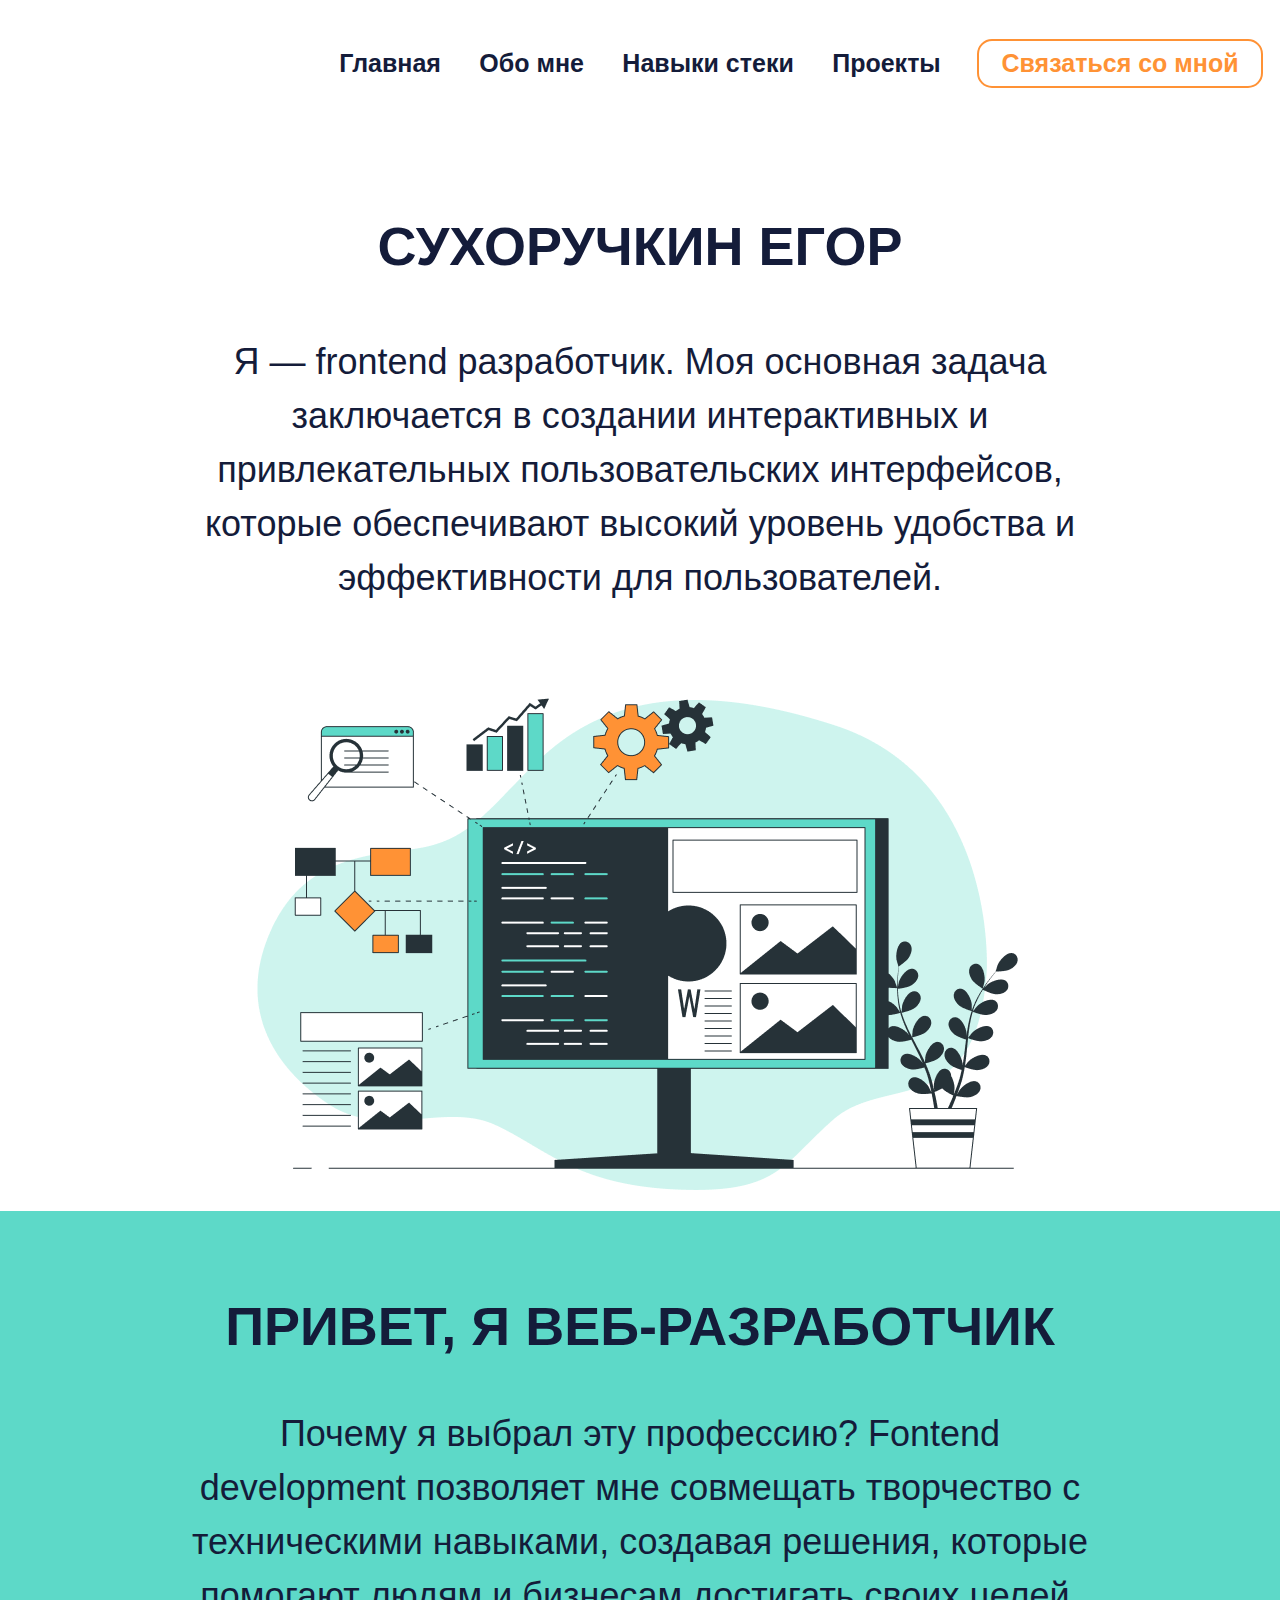
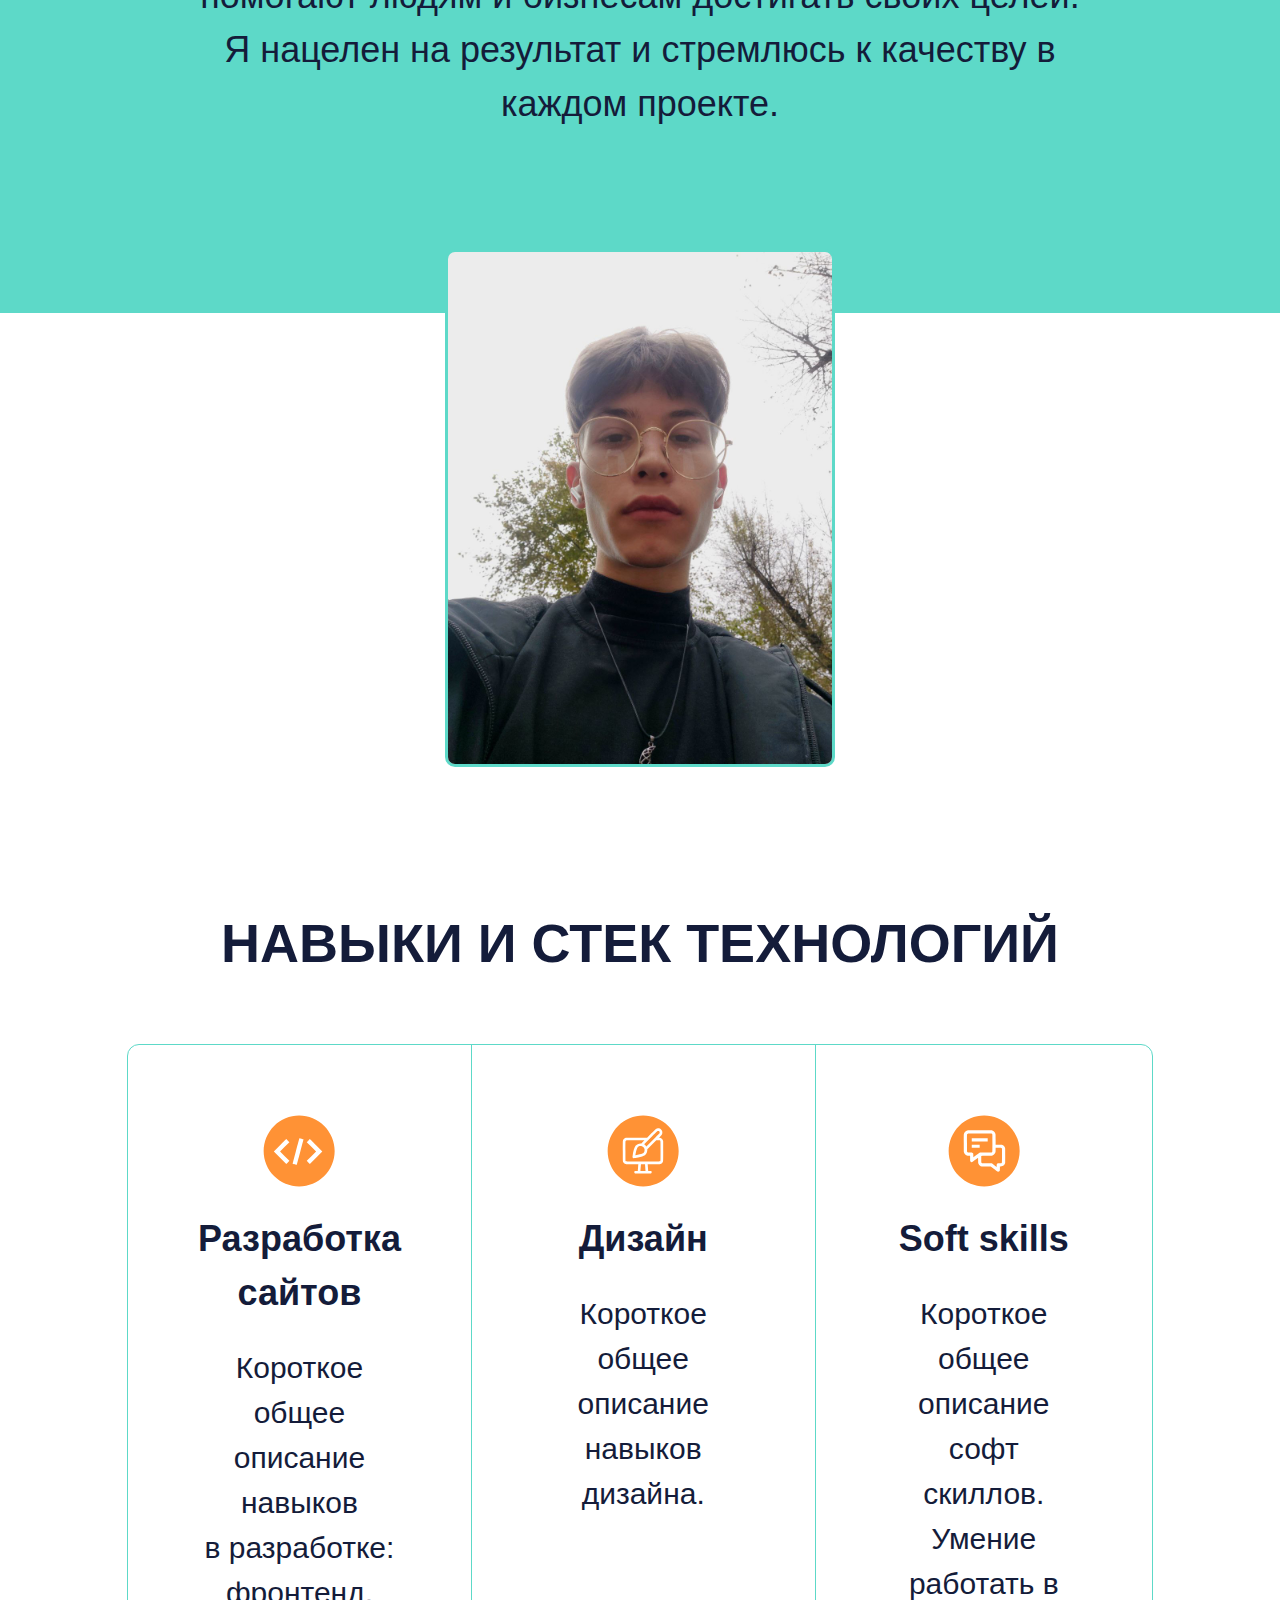
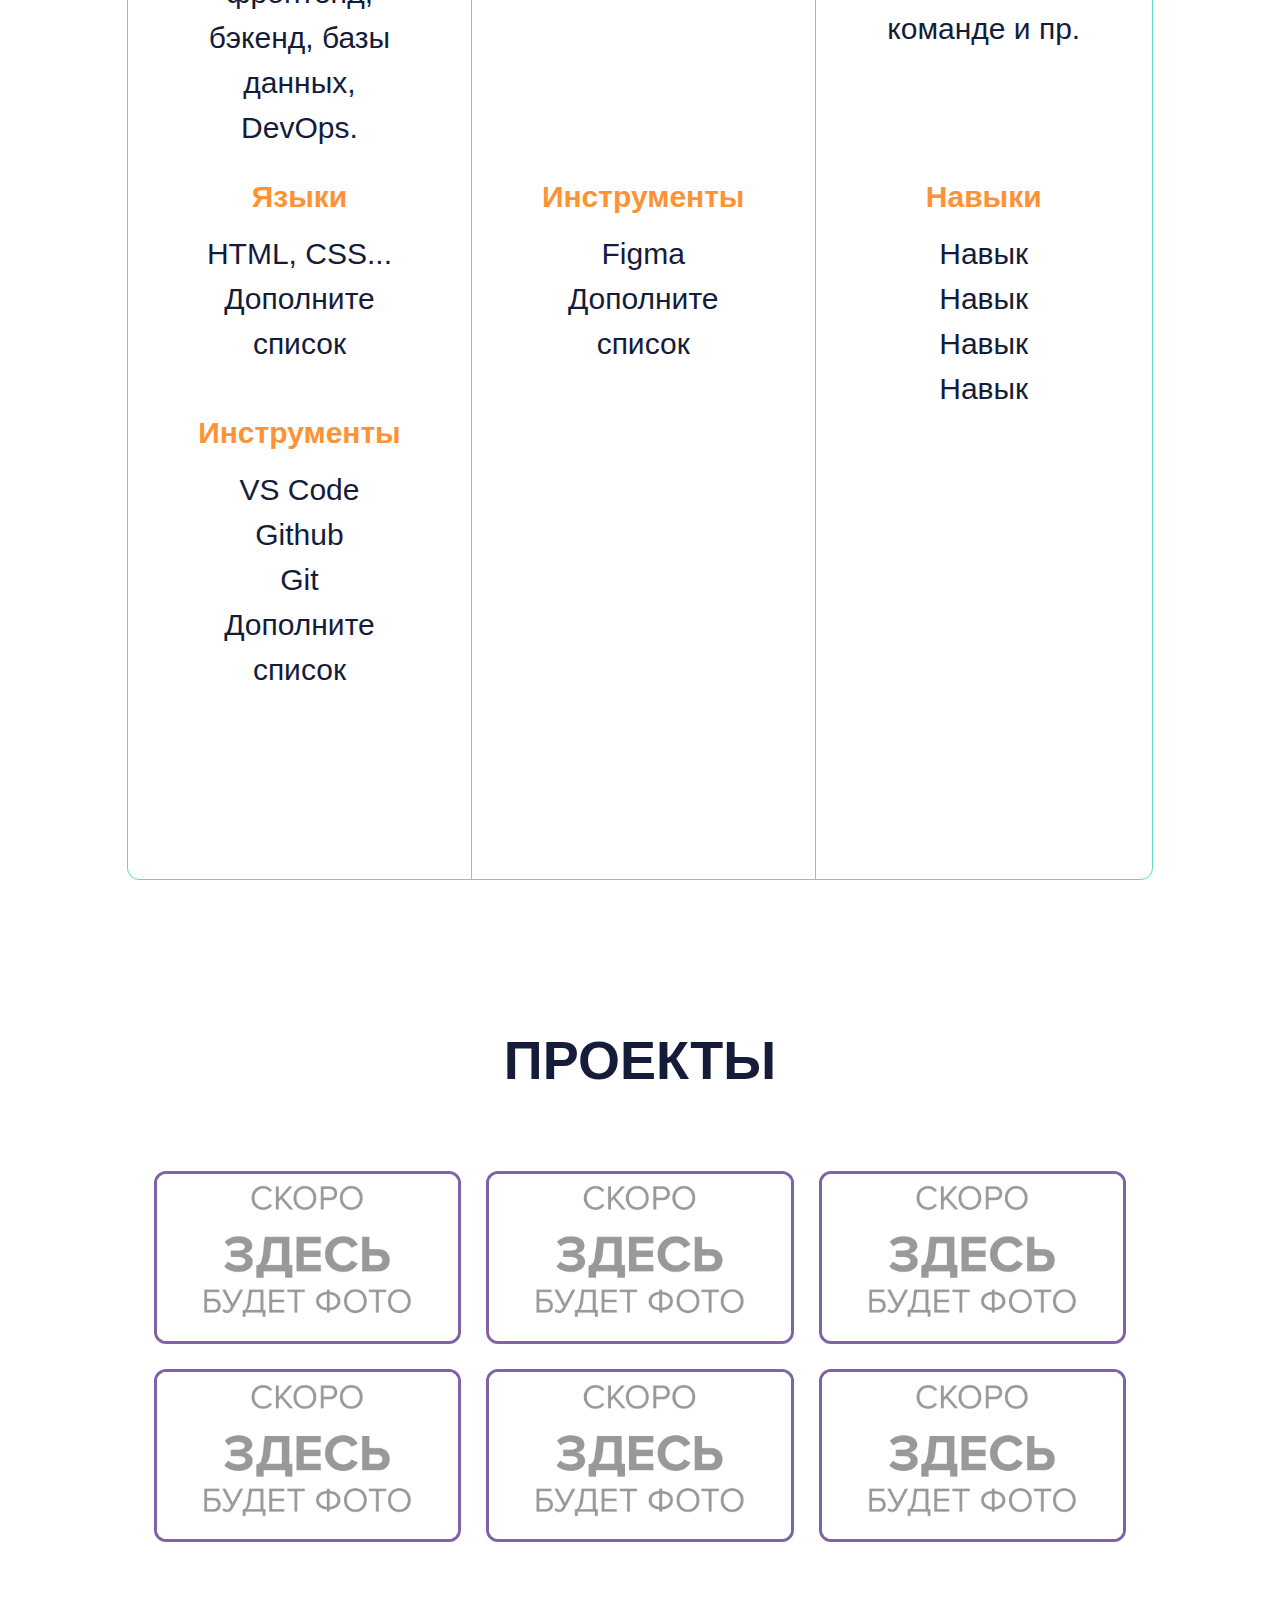
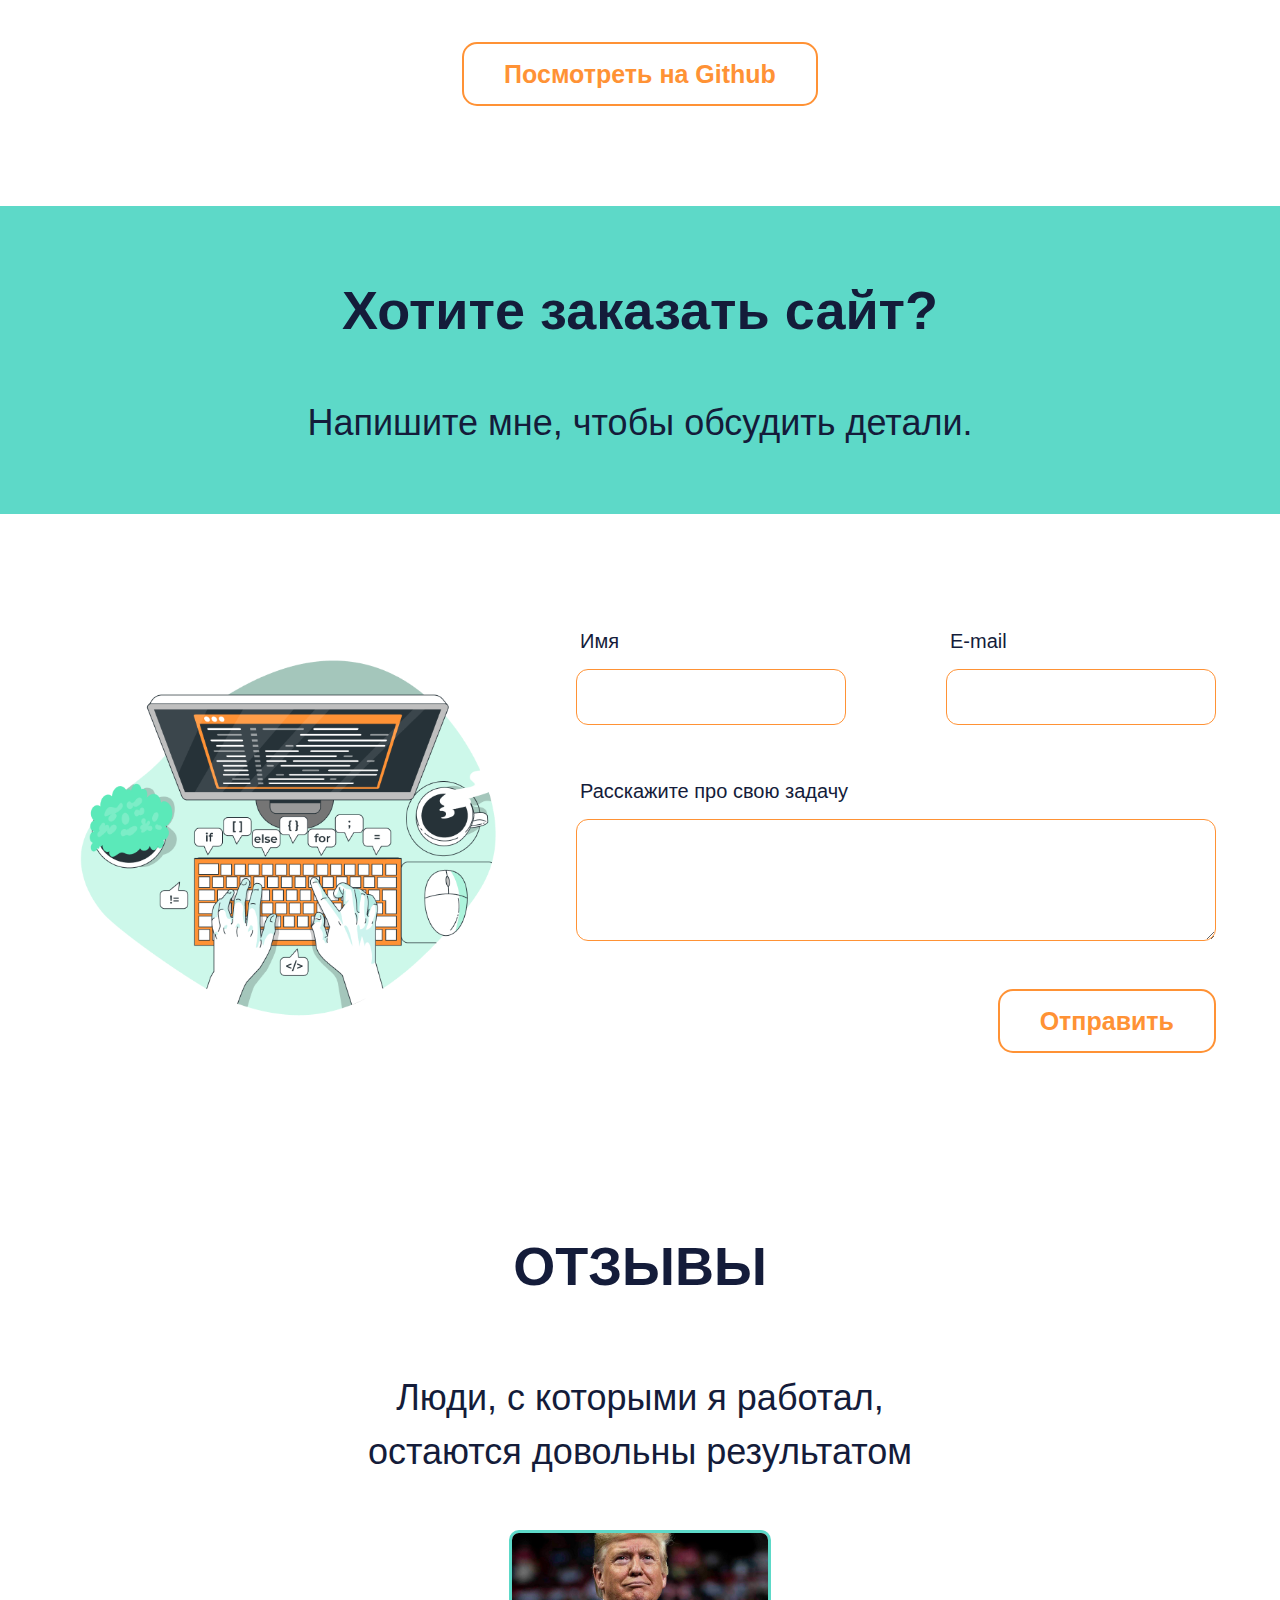
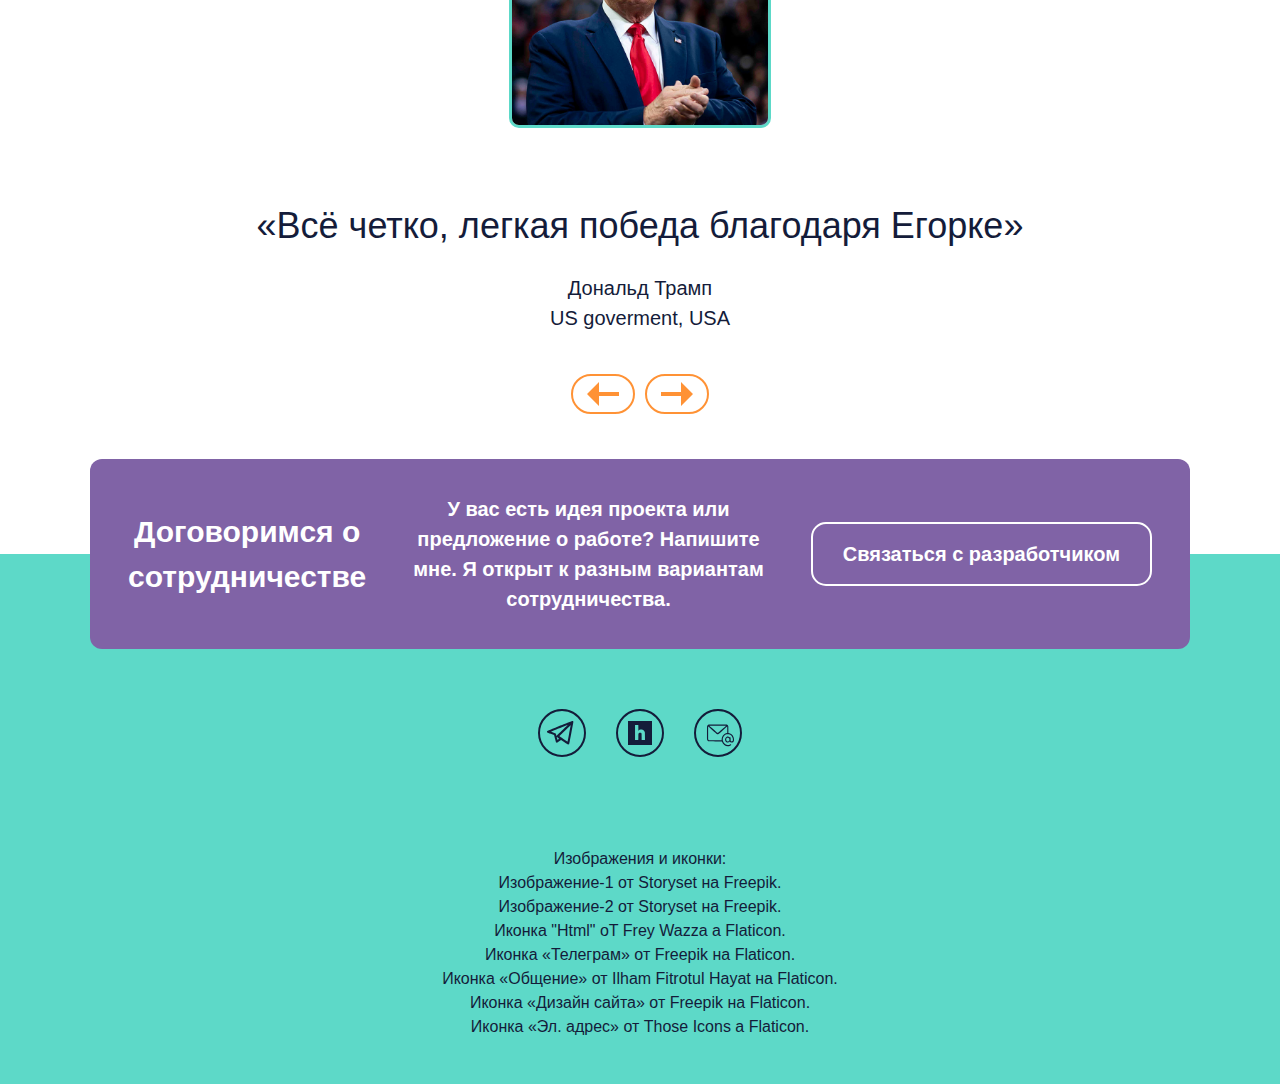
==== commit 95958796: "1partcomplete" ====
--- a/Portfolio/index.html
+++ b/Portfolio/index.html
@@ -1,167 +1,353 @@
 <!DOCTYPE html>
 <html lang="ru">
-<head>
-    <meta charset="UTF-8">
-    <meta name="viewport" content="width=device-width, initial-scale=1.0">
-    <title>Портфолио</title>
-    <link rel="stylesheet" href="styles.css">
-</head>
-<body class="page-body">
-    <header class="page-header">
-        <nav class="navbar">
-            <ul class="navbar-list">
-                <li class="navbar-item">
-                    <a class="navbar-link" href="#intro">Главная</a>
+    <head>
+        <meta charset="UTF-8">
+        <meta name="viewport" content="width=device-width, initial-scale=1.0">
+        <title>Портфолио</title>
+        <link rel="stylesheet" href="styles.css">
+    </head>
+    <body>
+        <nav>
+            <ul>
+                <li>
+                    <a class="nav-button color-black" href="#main">Главная</a>
                 </li>
-                <li class="navbar-item">
-                    <a class="navbar-link" href="#about">Обо мне</a>
+                <li>
+                    <a class="nav-button color-black" href="#about">Обо мне</a>
                 </li>
-                <li class="navbar-item">
-                    <a class="navbar-link" href="#skills">Навыки стеки</a>
+                <li>
+                    <a class="nav-button color-black" href="#skills">Навыки стеки</a>
                 </li>
-                <li class="navbar-item">
-                    <a class="navbar-link" href="#projects">Проекты</a>
-                </li>
-                <li class="navbar-item">
-                    <a class="navbar-btn" href="#findme">Связаться со мной</a>
+                <li>
+                    <a class="nav-button color-black" href="#projects">Проекты</a>
                 </li>
             </ul>
+            <div class="contact-button-container">
+                <a class="contact-button color-orange" href="#form">
+                    <span class="contact-button-text">Связаться со мной</span>
+                </a>
+            </div>
         </nav>
-    </header>
-
-    <main>
-        <section class="intro" id="intro">
-            <h1 class="intro-title">Сухоручкин Егор</h1>
-            <div class="intro-text-wrapper">
-                <p>Я — frontend разработчик. Моя основная задача заключается в создании интерактивных и привлекательных пользовательских интерфейсов, которые обеспечивают высокий уровень удобства и эффективности для пользователей.</p>
-            </div>        
-            <img class="intro-image-wrapper" src="images/main.png">
-        </section>
-
-        <section class="about">
-            <h1 class="about-title">ПРИВЕТ, Я ВЕБ-РАЗРАБОТЧИК</h1>
-            <div class="about-text-wrapper">
-                <p>Почему я выбрал эту профессию? С детства меня интересовали технологии и пути их применения для улучшения повседневной жизни. Fontend development позволяет мне совмещать творчество с техническими навыками, создавая решения, которые помогают людям и бизнесам достигать своих целей. Я нацелен на результат и стремлюсь к качеству в каждом проекте, поскольку понимаю, насколько важен хороший пользовательский опыт для успеха любого продукта.</p>
+
+        <main>
+            <section class="container" id="main">
+                <h1 class="big-header color-black">Сухоручкин Егор</h1>
+                <p class="main-desc desc-font color-black">Я — frontend разработчик. Моя основная задача заключается в создании интерактивных и привлекательных пользовательских интерфейсов, которые обеспечивают высокий уровень удобства и эффективности для пользователей.</p>      
+                <img class="main-pic" src="images/main.png">
+            </section>
+
+            <section class="container" id="about">
+                
+                <div class="about-details background-turquoise">
+                    <h1 class="big-header color-black">Привет, я веб-разработчик</h1>
+                    <p class="about-desc desc-font color-black">Почему я выбрал эту профессию? Fontend development позволяет мне совмещать творчество с техническими навыками, создавая решения, которые помогают людям и бизнесам достигать своих целей. Я нацелен на результат и стремлюсь к качеству в каждом проекте.</p>
+                </div>
+                <figure class="about-photo">
+                    <img src="/Portfolio/images/lero.jpg">
+                </figure>       
+            </section>
+
+            <section id="skills" class="container">
+                <h1 class="big-header color-black">
+                    Навыки и стек технологий
+                </h1>
+
+                <!--
+                    Создаем контейнер, который содержит в себе
+                    все три колонки таблицы с навыками.
+                -->
+                <div class="skills-table">
+
+                    <!-- 
+                        Создаем Класс "skills-card" для одной колонки,
+                        чтобы настроить стиль отображения отдельной колонки в разделе. 
+                    -->
+                    <div class="skills-card">
+
+                        <!--
+                            Создаем класс "skills-card-section" внутри "skills-card".
+                            Он нужен для корректной работы grid. 
+                            А также с помощью этого класса настроим в стилях 
+                            выравнивание оранжевых заголовков на одном уровне. 
+                        -->
+                        <section class="skills-card-section">
+                            <img 
+                                class="skills-card-icon" 
+                                src="/Portfolio/images/Development.svg" 
+                                alt="Иконка програмный код"
+                            />
+
+                            <!--
+                                Задаем заголовок колонки с помощью <h2>, 
+                                так как на странице есть заголовки первого уровня.
+                                Это все основные заголовки разделов. 
+                                В том числе — заголовок секции «Навыки и стек», 
+                                к которой относится таблица. 
+                            -->
+                            <h2 class="skills-card-header color-black">
+                                Разработка сайтов
+                            </h2>
+                            <p class="skills-card-text color-black">
+                                Короткое общее описание навыков в разработке: 
+                                фронтенд, бэкенд, базы данных, DevOps.
+                            </p>
+                        </section>
+
+                        <section class="skills-card-section">
+
+                            <!--
+                                Задаем один из подзаголовков колонки. Используем <h3>, 
+                                т.к. первый уровень – заголовок секции, второй –
+                                заголовок колонки.
+                            -->
+                            <h3 class="skills-card-subheader color-orange">
+                                Языки
+                            </h3>
+
+                            <!--
+                                Для оформления текста с навыками и пр. используем 
+                                ненумерованный список. С его помощью легче настроить
+                                корректное отображение текста. 
+                                Также можно использовать <p> с <br/>, который разделяет строки.
+                            -->
+                            <ul class="skills-card-list color-black">
+                                <li>HTML, CSS...</li>
+                                <li>Дополните список</li>
+                            </ul>
+                            <h3 class="skills-card-subheader color-orange">
+                                Инструменты
+                            </h3>
+                            <ul class="skills-card-list color-black">
+                                <li>VS Code</li>
+                                <li>Github</li>
+                                <li>Git</li>
+                                <li>Дополните список</li>
+                            </ul>
+                        </section>
+                    </div>
+
+                    <!-- Добавляем еще две колонки таблицы с навыками. -->
+                    <div class="skills-card">
+                        <section class="skills-card-section">
+                            <img 
+                                class="skills-card-icon" 
+                                src="/Portfolio/images/Design.svg" 
+                                alt="Иконка кисть на фоне компьютера"
+                            />
+                            <h2 class="skills-card-header color-black">
+                                Дизайн
+                            </h2>
+                            <p class="skills-card-text color-black">
+                                Короткое общее описание навыков дизайна.
+                            </p>
+                        </section>
+                        <section class="skills-card-section">
+                            <h3 class="skills-card-subheader color-orange">
+                                Инструменты
+                            </h3>
+                            <ul class="skills-card-list color-black">
+                                <li>Figma</li>
+                                <li>Дополните список</li>
+                            </ul>
+                        </section>
+                    </div>
+
+                    <div class="skills-card">
+                        <section class="skills-card-section">
+                            <img 
+                                class="skills-card-icon"
+                                src="/Portfolio/images/SoftSkills.svg"
+                                alt="Иконка коммуникация"
+                            />
+                            <h2 class="skills-card-header color-black">
+                                Soft skills
+                            </h2>
+                            <p class="skills-card-text color-black">
+                                Короткое общее описание софт скиллов. 
+                                Умение работать в команде и пр.
+                            </p>
+                        </section>
+                        <section class="skills-card-section">
+                            <h3 class="skills-card-subheader color-orange">
+                                Навыки
+                            </h3>
+                            <ul class="skills-card-list color-black">
+                                <li>Навык</li>
+                                <li>Навык</li>
+                                <li>Навык</li>
+                                <li>Навык</li>
+                            </ul>
+                        </section>
+                    </div>
+                </div>
+            </section>
+
+            <section class="container" id="projects">
+                <h1 class="big-header color-black">ПРОЕКТЫ</h1>
+                <div class="projects-display">
+                    <figure class="projects-card">
+                        <a href="">
+                            <img src="/Portfolio/images/project.jpg">
+                        </a>
+                    </figure>
+                    <figure class="projects-card">
+                        <a href="">
+                            <img src="/Portfolio/images/project.jpg">
+                        </a>
+                    </figure>
+                    <figure class="projects-card">
+                        <a href="">
+                            <img src="/Portfolio/images/project.jpg">
+                        </a>
+                    </figure>
+                    <figure class="projects-card">
+                        <a href="">
+                            <img src="/Portfolio/images/project.jpg">
+                        </a>
+                    </figure>
+                    <figure class="projects-card">
+                        <a href="">
+                            <img src="/Portfolio/images/project.jpg">
+                        </a>
+                    </figure>
+                    <figure class="projects-card">
+                        <a href="">
+                            <img src="/Portfolio/images/project.jpg">
+                        </a>
+                    </figure>
+                </div> 
+                <a class="projects-button color-orange" href="https://github.com/lerofanTastic">
+                    <span class="projects-button-text">Посмотреть на Github</span>
+                </a>
+            </section>
+
+            <section class="container" id="form">
+                <div class="form-details container background-turquoise">
+                    <h1 class="big-header color-black">Хотите заказать сайт?</h2>
+                    <p class="form-details-text desc-font color-black">Напишите мне, чтобы обсудить детали.</p>
+                </div>
+                <div class="form-container" id="contact-form">
+                    <img class="form-pic" src="/Portfolio/images/form.png">
+                    <form class="form">
+                        <fieldset class="form-sender-data">
+                            <label class="form-field" for="name">
+                                <span class="form-label color-black">Имя</span>
+                                <input class="form-input color-black" type="text" name="name" />
+                            </label>
+                            <label class="form-field">
+                                <span class="form-label color-black">E-mail</span>
+                                    <input class="form-input color-black" type="email" name="email" />
+                            </label>
+                        </fieldset>
+                        <fieldset class="form-text-body">
+                            <label class="form-field">
+                                <span class="form-label color-black">Расскажите про свою задачу</span>
+                                <textarea class="form-input color-black" name="body"></textarea>
+                            </label>
+                        </fieldset>
+                        <fieldset class="form-submit">
+                            <button class="form-button color-orange" type="submit">
+                                <span class="form-button-text">Отправить</span>
+                            </button>
+                        </fieldset>
+                    </form>
+                </div>    
+            </section>
+
+            <section class="container" id="reviews">
+                <h1 class="big-header color-black">ОТЗЫВЫ</h1>
+                <p class="reviews-desc desc-font color-black">Люди, с которыми я работал, остаются довольны результатом</p>
+                <figure class="reviews-card">
+                    <div class="reviews-photo">
+                        <img src="/Portfolio/images/trump.jpg">  
+                    </div>
+                    <figcaption class="reviews-caption">
+                        <p class="reviews-text color-black">«Всё четко, легкая победа благодаря Егорке»</p>
+                        <p class="reviews-info color-black">Дональд Трамп</p>
+                        <p class="reviews-info color-black">US goverment, USA</p>
+                    </figcaption>
+                </figure>
+                <div class="reviews-toggle">
+                    <button class="reviews-toggle-button" type="button">
+                        <img  class="reviews-toggle-arrow" src="/Portfolio/images/Arrow-L.svg">
+                        <img class="reviews-toggle-arrow icon-hover" src="/Portfolio/images/Arrow-L-white.svg">
+                    </button>
+                    <button class="reviews-toggle-button" type="button">
+                        <img  class="reviews-toggle-arrow" src="/Portfolio/images/Arrow-R.svg">
+                        <img class="reviews-toggle-arrow icon-hover" src="/Portfolio/images/Arrow-R-white.svg">
+                    </button>            
+                </div>
+            </section>
+        </main>
+        <aside class="container" id="letstalk">
+            <div class="letstalk-box">
+                <h2 class="letstalk-header">Договоримся о сотрудничестве</h3>
+                <p class="letstalk-text">У вас есть идея проекта или предложение о работе? Напишите мне. Я открыт к разным вариантам сотрудничества.</p>
+                <div class="letstalk-button-container">
+                    <a class="letstalk-button" href="#form">
+                        <span class="letstalk-button-text">Связаться с разработчиком</span>
+                    </a>
+                </div>
             </div>
-            <img class="about-image-wrapper" src="images/lero.jpg">
-        </section>
-
-        <section class="skills">
-            <h1 class="skills-title">НАВЫКИ И СТЕК ТЕХНОЛОГИЙ</h1>
-            <div class="skills-table">
-                <div class="skills-collumn">
-                    <img class="skills-image-wrapper" src="images/Development.svg">
-                    <h2 class="skills-subtitle">Разработка сайтов</h2>
-                    <p class="skills-inform">Интернет, архитектура сайтов, верстка, рефаторинг</p>
-                    <h3 class="skills-microtitle">Языки:</h3>
-                    <p class="skills-inform">HTML, CSS, JavaScript</p>
-                    <h3 class="skills-microtitle">Инструменты:</h3>
-                    <p class="skills-inform">VS Code, Github, Git</p>
-                </div>
-                <div class="skills-collumn">
-                    <img class="skills-image-wrapper" src="images/Design.svg">
-                    <h2 class="skills-subtitle">Дизайн</h2>
-                    <p class="skills-inform">Шаблоны, типографика, теория цвета, модульные сетки, UX/UI</p>
-                    <h3 class="skills-microtitle">Инструменты:</h3>
-                    <p class="skills-inform">Figma</p>
-                </div>
-                <div class="skills-collumn">
-                    <img class="skills-image-wrapper" src="images/SoftSkills.svg">
-                    <h2 class="skills-subtitle">Soft skills</h2>
-                    <p class="skills-inform">Умею круто общаться и тд и тп</p>
-                    <h3 class="skills-microtitle">Навыки:</h3>
-                    <p class="skills-inform">Английский язык, мыслить логически, самомотивация, активная коммуникация, работа в команде, обучаемость, упорство, настойчивость</p>
-                </div>
-            </div>          
-        </section>
-
-        <section class="project">
-            <h1 class="project-title">ПРОЕКТЫ</h1>
-            <div class="project-table">
-
-                <div class="project-image-wrapper">
-                    <img src="/Portfolio/images/1.jpg" width="300" height="200">
-                </div>
-                <div class="project-image-wrapper">
-                    <img src="/Portfolio/images/2.jpg" width="300" height="200">
-                </div>
-                 <div class="project-image-wrapper">
-                    <img src="/Portfolio/images/3.jpg" width="300" height="200">
-                </div>
-                <div class="project-image-wrapper">
-                    <img src="/Portfolio/images/4.jpg" width="300" height="200">
-                </div>
-                <div class="project-image-wrapper">
-                    <img src="/Portfolio/images/5.png" width="300" height="200">
-                </div>
-                <div class="project-image-wrapper">
-                    <img src="/Portfolio/images/6.png" width="300" height="200">
-                </div>             
-            </div>  
-
-            <adress class="project-contact">
-                <a class="project-contact-href">Посмотреть на Github</a>
-            </adress>
-        </section>
-
-        <section class="byeme">
-            <h2 class="byeme-title">Хотите заказать сайт?</h2>
-            <p class="byeme-text-wrapper">Напишите мне, чтобы обсудить детали.</p>
-        </section>
-
-        <section class="contact">
-            <div class="contact-container">
-                <div>
-                    <img src="/Portfolio/images/form.png">
-                </div>
-                <div>
-                    <form class="contact-form">
-                        <div class="contact-form-row">
-                            <div class="block">
-                                <p>Имя</p>
-                                <input class="contact-input1" type="text">
-                            </div>
-                            <div class="block">
-                                <p>E-mail</p>
-                                <input class="contact-input1" type="email">
-                            </div>
-                        </div>
-                        
-                        <div>
-                            <p>Расскажите про свою задачу</p>
-                            <input class="contact-input2" type="text">
-                        </div>
-                        
-                        <button class="contact-button" type="submit">Отправить</button>
-                    </form>               
-                </div>
+        </aside>
+                
+        <footer>
+            <div class="footer-socials">
+                <a class="footer-social-container" href="https://t.me/leroty">
+                    <img 
+                        class="footer-social-icon" 
+                        src="/Portfolio/images/TG.svg"
+                    />
+                    <img 
+                        class="footer-social-icon icon-hover" 
+                        src="/Portfolio/images/TG-white.svg"
+                    />
+                </a>
+                <a class="footer-social-container" href="https://habr.com/ru/users/example">
+                    <img
+                        class="footer-social-icon" 
+                        src="/Portfolio/images/Habr.svg" 
+                    />
+                    <img
+                        class="footer-social-icon icon-hover"
+                        src="/Portfolio/images/Habr-white.svg"
+                    />
+                </a>
+                <a class="footer-social-container" href="mailto:leroty@bk.ru">
+                    <img 
+                        class="footer-social-icon " 
+                        src="/Portfolio/images/Email.svg" 
+                    />
+                    <img 
+                        class="footer-social-icon icon-hover" 
+                        src="/Portfolio/images/Email-white.svg" 
+                    />
+                </a>
             </div>
-        </section>
-
-        <section>
-            <h1>ОТЗЫВЫ</h1>
-            <p>Люди, с которыми я работал, остаются довольны результатом</p>
-            <img src="/Portfolio/images/trump.jpg">
-            <p>Я доволен, всё круто!</p>
-            <p>Дональд Трамп<br>Президент, США</p>
-            <button typy="submit"><img src="/Portfolio/images/Arrow-L.svg"></button>
-            <button typy="submit"><img src="/Portfolio/images/Arrow-R.svg"></button>
-        </section>
-
-        <section>
-            <h3>Договоримся о сотрудничестве</h3>
-            <p>У вас есть идея проекта или предложение о работе? Напишите мне. Я открыт к разным вариантам сотрудничества.</p>
-            <adress>
-                Связаться с разработчиком
-            </adress>
-        </section>
-    </main>
-
-    <footer>
-        <address><img src="/Portfolio/images/TG.svg"></address>
-        <address><img src="/Portfolio/images/Habr.svg"></address>
-        <address><img src="/Portfolio/images/Email.svg"></address>
-        <p> Изображения и иконки:<br>Изображение-1 от Storyset на Freepik.<br>Изображение-2 от Storyset на Freepik.<br>Иконка "Html" от Frey Wazza на Flaticon.<br>Иконка «Телеграм» от Freepik на Flaticon.<br>Иконка «Общение» от Ilham Fitrotul Hayat на Flaticon.<br>Иконка «Дизайн сайта» от Freepik на Flaticon.<br>Иконка «Эл.адрес» от Those Icons на Flaticon.</p>
-    </footer>   
-</body>
+            <p class="footer-links color-black">
+                Изображения и иконки:
+                <a href="https://ru.freepik.com/free-vector/software-integration-concept-illustration_18352184.htm#page=2&query=веб-разработка&position=7&from_view=search&track=sph">
+                    Изображение-1 от Storyset на Freepik.
+                </a>
+                <a href="https://ru.freepik.com/free-vector/code-typing-concept-illustration_10259340.htm#&position=12&from_view=author">
+                    Изображение-2 от Storyset на Freepik.
+                </a>
+                <a href="https://www.flaticon.com/ru/free-icons/html" title="html иконки">
+                    Иконка "Html" oT Frey Wazza a Flaticon.
+                </a>
+                <a href="https://www.flaticon.com/ru/free-icons/" title="телеграмма иконки">
+                    Иконка «Телеграм» от Freepik на Flaticon.
+                </a>
+                <a href="https: //www.flaticon.com/ru/free-icons/" title="общение иконки">
+                    Иконка «Общение» от Ilham Fitrotul Hayat на Flaticon.
+                </a>
+                <a href="https://www.flaticon.com/ru/free-icons/-" title="Дизайн сайта иконки">
+                    Иконка «Дизайн сайта» от Freepik на Flaticon.
+                </a>
+                <a href="https://www.flaticon.com/ru/free-icons/-" title=" Эл. адрес иконки">
+                    Иконка «Эл. адрес» от Those Icons a Flaticon.
+                </a>
+            </p>
+        </footer>   
+    </body>
 </html>--- a/Portfolio/styles.css
+++ b/Portfolio/styles.css
@@ -1,329 +1,848 @@
+ /***********************
+ * Шрифты *
+ ***********************/
 @font-face {
-    font-family: "Tilda Sans";
-    font-style: normal;
-    font-weight: 400;
-    font-display: swap;
-    src:
-        url("./fonts/Tilda Sans/TildaSans-Regular.ttf") format("ttf");
-  }
-
-  @font-face {
-    font-family: "Tilda Sans";
-    font-style: normal;
-    font-weight: 700;
-    font-display: swap;
-    src:
-        url("./fonts/Tilda Sans/TildaSans-Bold.ttf") format("ttf");
-  }
-
-  .page{
-    height: 100%;
-  }
-
-  .page-body{
-    min-height: 100%;
-    margin: 0;
-    font-family: "Tilda Sans", sans-serif;
-    font-size: 20px;
-    line-height: 1.4;
-    color: #000;
-  }
-
-  .container{
-    width:1200px;
-    margin: 0 auto;
-    padding: 0 50px;
-    box-sizing: border-box;
-  }
-  
-  .page-header{
-    width: 100%;
-    text-align: center;
-    padding: 20px 0 ;
-    float: left;
-  }
-  
-  .navbar-list{
-    display: table; 
-    width: auto;
-    margin: 0 auto;
-    list-style: none;
-    font-size: 25px;
-    padding: 0;   
-  }
-  
-  .navbar-item:not(:last-child){  
-    float: left;  
-    margin-left: 100px;
-    left: 20%;  
-    text-align: center;
-    font-weight: bold;
-    position: relative;
-  }
-
-  .navbar-item:last-child{
-    float: right;
-    margin-left: 530px;
-    text-align: center;
-  }
-  
-  .navbar-link{
-    display: inline-block;
-    text-align: center;
-    color:#000000;
-    text-decoration: none;
-  }
-
-  .navbar-btn{
-    text-decoration: none;
-    font-weight: bold;
-    color:orange;
-    border:3px solid orange;
-    border-radius: 10px 10px 10px 10px;
-    padding:5px;
-  }
-
-  .navbar-link:hover{
-    opacity: 0.5;
-  }
-
-  .intro{
-    padding-top: 150px;
-  }
-
-  .intro .container{
-    padding-right: 550px;
-  }
-
-  .intro-title {
-    margin:  0;
-    margin-bottom: 50px;
-    text-align: center;
-    font-size: 50px;
-    font-weight: bold;
-  }
-
-  .intro-text-wrapper p{
-    margin: 0;
-    padding-left: 500px;
-    padding-right: 500px;
-    text-align: center;
-  }
-
-  .intro-image-wrapper{
-    display: block;
-    margin-left: auto;
-    margin-right: auto;
-  }
-
-  .about{
-    padding-top: 150px;
-    background: linear-gradient(180deg, #08e8de 60%, #fff 40%);
-
-  }
-
-  .about-title{
-    margin:  0;
-    margin-bottom: 50px;
-    text-align: center;
-    font-size: 50px;
-    font-weight: bold;
-  }
-
-  .about-text-wrapper p{
-    margin: 0;
-    padding-left: 500px;
-    padding-right: 500px;
-    text-align: center;
-  }
-
-  .about-image-wrapper{
-    display: block;
-    margin-left: auto;
-    margin-right: auto;
-    margin-top: 100px;
-    width: 500px;
-    border:3px solid #08e8de;
-    border-radius: 10px 10px;
-  }
-
-  .skills{
-    padding-top: 150px;
-  }
-
-  .skills-title {
-    margin:  0;
-    margin-bottom: 50px;
-    text-align: center;
-    font-size: 50px;
-    font-weight: bold;
-  }
-
-  .skills-subtitle {
-    margin-top: 30px;
-    margin-bottom: 30px;
-    text-align: center;
-    font-size: 30px;
-    font-weight: bold;
-  }
-
-  .skills-microtitle{
-    margin-top: 20px;
-    margin-bottom: 20px;
-    text-align: center;
-    font-size: 30px;
-    font-weight: bold;
-    color: orange;
-  }
-
-  .skills-inform{
-    text-align: center;
-  }
-
-
-  .skills-table{
-    display: table;
-    width: 50%;
-    margin-left: auto;
-    margin-right: auto;
-    border: 3px solid #08e8de;
-    border-radius: 10px;
-  }
-
-  .skills-collumn{
-    height: 100px;
-    width: 33%;
-    border: 3px solid #08e8de;
-    display: table-cell;
-    padding: 20px;
-  }
-
-  .skills-image-wrapper{
-    display: block;
-    margin-left: auto;
-    margin-right: auto;
-  }
-
-  .project{
-    padding-top: 150px;
-  }
-
-  .project-title{
-    margin:  0;
-    margin-bottom: 50px;
-    text-align: center;
-    font-size: 50px;
-    font-weight: bold;
-  }
-
-  .project-table{
-    display: table;
-    width: 50%;
-    margin-left: auto;
-    margin-right: auto;
-  }
-
-  .project-row{
-
-  }
-
-  .project-image-wrapper{
-    float:left;
-    height: 200px;
-    width: 300px;
-    border: 3px solid purple;
-    border-radius: 12px;
-    padding: 10px;
-    display:block;
-    margin-bottom: 20px;
-    margin-right: 20px;
-  }
-
-  .project-contact{
-    margin-top: 50px;
-    display: table;
-    margin-left: auto;
-    margin-right: auto;
-  }
-
-  .project-contact-href{
-    text-decoration: none;
-    font-weight: bold;
-    color:orange;
-    border:3px solid orange;
-    border-radius: 10px 10px 10px 10px;
-    padding:5px;
-  }
-
-  .byeme{
-    margin-top: 150px;
-    padding: 100px;
-    background: #08e8de;
-  }
-
-  .byeme-title{
-    margin:  0;
-    margin-bottom: 50px;
-    text-align: center;
-    font-size: 50px;
-    font-weight: bold;
-  }
-
-  .byeme-text-wrapper {
-    margin-top: 50px;
-    display: table;
-    margin-left: auto;
-    margin-right: auto;
-  }
-
-  .contact{
-    margin-top: 150px;
-  }
-
-  .contact-container{
-    display: flex;
-    gap: 200px;
-  }
-
-  .contact-input1{
-    border:3px solid orange;
-    border-radius: 10px 10px 10px 10px;   
-    width: 100%;
-    
-  }
-
-  .contact-input2{
-    border:3px solid orange;
-    border-radius: 10px 10px 10px 10px;   
-    width: 100%;
-    padding:220px;
-  }
-
-  .contact-button{
-    text-decoration: none;
-    font-weight: bold;
-    color:orange;
-    border:3px solid orange;
-    border-radius: 10px 10px 10px 10px;
-    padding-left:15px;
-    padding-right:15px;
-    background-color: #fff;
-    float:right;
-  }
-
-  .contact-form{
-    display: block;
-  }
-
-  .block{
-    display: block;
-    margin-right: 50px;
-    float: center;
-  }
-
-  .contact-form-row{
-    display: flex;
-  }
-  
-
-
+  font-family: TildaSans;
+  font-style: normal;
+  font-weight: 300;
+  src: url("../Portfolio//fonts/TildaSans/TildaSans-Light.ttf");
+}
+@font-face {
+  font-family: TildaSans;
+  font-style: normal;
+  font-weight: 400;
+  src: url("../Portfolio//fonts/TildaSans/TildaSans-Regular.ttf");
+}
+@font-face {
+  font-family: TildaSans;
+  font-style: normal;
+  font-weight: 500;
+  src: url("../Portfolio//fonts/TildaSans/TildaSans-Medium.ttf");
+}
+@font-face {
+  font-family: TildaSans;
+  font-style: normal;
+  font-weight: 600;
+  src: url("../Portfolio//fonts/TildaSans/TildaSans-Semibold.ttf");
+}
+@font-face {
+  font-family: TildaSans;
+  font-style: normal;
+  font-weight: 700;
+  src: url("../Portfolio//fonts/TildaSans/TildaSans-Bold.ttf");
+}
+@font-face {
+  font-family: TildaSans;
+  font-style: normal;
+  font-weight: 800;
+  src: url("../Portfolio//fonts/TildaSans/TildaSans-ExtraBold.ttf");
+}
+@font-face {
+  font-family: TildaSans;
+  font-style: normal;
+  font-weight: 900;
+  src: url("../Portfolio//fonts/TildaSans/TildaSans-Black.ttf");
+}
+
+/**************************************
+* Отключение ненужного форматирования
+**************************************/
+body {
+  margin: 0;
+  padding: 0;
+}
+a {
+  /* Отключаем подчеркивание сразу всех
+   * ссылок на странице и отключаем синий
+   * цвет текста. 
+   * Делаем это с помощью наследования цвета
+   * из родительского элемента. */
+  text-decoration: none;
+  color: inherit;
+}
+a:visited {
+  /* Отключаем фиолетовый цвет текста для
+   * посещенных ссылок, также, как и выше. */
+  text-decoration: none;
+  color: inherit;
+}
+button, input, textarea {
+  /* Стиль outline появляется не во всех браузерах. 
+   * Но очень портит внешний вид, там,
+   * где он включен. Поэтому отключаем его. */
+  outline: none;
+  appearance: none;
+}
+button:focus, input:focus, textarea:focus {
+  outline: none;
+}
+
+/***************************************************
+* Цвета (комбинируются с другими классами) *
+***************************************************/
+.color-black {
+  /* черный цвет текста */
+  color: #141C3A;
+}
+.color-orange {
+  /* оранжевый цвет текста */
+  color: #FF9235;
+}
+.background-turquoise {
+  /* бирюзовый цвет фона */
+  background-color: #5dd9c8;
+}
+
+/*****************************
+* Общие классы для разделов *
+*****************************/
+/* Задаем стили для всех элементов <section> в <main>. */
+.container {
+  /* Задаем ширину контейнера 100% от ширины экрана.
+   * Высота будет зависеть от высоты контента. */
+  width: 100%;
+  display: flex;
+  flex-direction: column;
+  align-items: center;
+}
+
+/* Задаем стили для основных заголовков — заголовков каждого раздела страницы.
+* Все заголовки заданы через <h1>, но потенциально это может измениться.
+* Поэтому стилизуем их с помощью селектора по классу,
+* а не по самому тегу. */
+.big-header {
+  padding: 0;
+  margin: 0;
+  font-family: "TildaSans", sans-serif;
+  font-size: 54px;
+  font-weight: 700;
+  /* Рассчитываем ширину строки так: высота шрифта умножить на 1.5. 
+   * Это один из стандартных способов рассчитать правильную
+   * высоту строки. */
+  line-height: 81px;
+  text-align: center;
+  /* Все заголовки разделов страницы написаны заглавными буквами.
+   * Настраиваем такое отображение через свойство text-transform.
+   * Это правильнее и удобнее, чем набирать каждый раз заголовки капсом вручную. */
+  text-transform: uppercase;
+}
+
+/* Задаем стили шрифта для всех описаний в разделах сайта. */
+.desc-font {
+  font-family: "TildaSans", sans-serif;
+  font-size: 36px;
+  font-weight: 400;
+  line-height: 54px;
+  text-align: center;
+}
+
+/* Задаем изменения курсора (стрелочки на палец)
+* при наведении на любую кнопку страницы.
+* У всех элементов тега <a> это свойство
+* задается браузером по-умолчанию, а для
+* <button> его требуется задавать вручную. */
+button {
+  cursor: pointer;
+}
+
+/*************************
+* Стили меню навигации *
+*************************/
+html {
+  /* Задаем плавную прокрутку при нажатии на ссылку с id элемента.
+   * Без этой настройки будет происходить мгновенное перемещение к этому элементу. */
+  scroll-behavior: smooth;
+}
+nav {
+  width: 100%;
+  margin: 0;
+  padding: 0;
+  display: flex;
+  /* Навбар состоит из двух частей: ссылок на разделы и кнопки.
+   * Выравниваем первую часть навбара (ссылки) по правому, 
+   * а не по левому краю с помощью justify-content: flex-end.
+   * Используется flex-end, так как отображение flex 
+   * по умолчанию — row, а не row-reverse. */
+  justify-content: flex-end;
+}
+nav ul {
+  /* Отключаем форматирование списка. Не отключаем его в начале
+   * вместе с другими стилями по умолчанию, т.к. на странице может появиться
+   * список, которому нужно оформление по умолчанию. */
+  list-style: none;
+  /* Делим навбар на три части: пустой отступ 25%,
+   * сама навигация 50% и контейнер для кнопки — 25%. */
+  width: 50%;
+  margin: 45px 0 45px 25%;
+  padding: 0;
+  /* Задаем ссылкам отображение display: flex как для контейнера-родителя 
+   * с кнопками навбара (элементами <li>). Это нужно для корректного выравнивания 
+   * их по ширине навбара. */
+  display: flex;
+  /* Задаем выравнивание ссылкам навбара.
+   * Направление Flexbox горизонтальное по умолчанию, поэтому 
+   * выравниваем элементы с помощью justify-content: space-around. 
+   * Так ссылки распределяются по всей ширине родителя.
+   * Используем space-around, а не space-between, чтобы сохранить
+   * отступ от кнопки справа на более узких экранах. 
+   * Если выбрать space-between, ссылки «прилипнут» к краям 
+   * контейнера-родителям и отступ от кнопки может стать очень маленьким. */
+  justify-content: space-around;
+  align-items: center;
+}
+/* Задаем стили для ссылок в навигации. */
+.nav-button {
+  font-family: "TildaSans", sans-serif;
+  font-size: 25px;
+  font-weight: 700;
+  line-height: 36px;
+}
+/* Задаем стили для кнопки связаться в навбаре. */
+.contact-button {
+  border: 2px solid #ff9235;
+  padding: 9px 22px;
+  border-radius: 15px;
+  margin: 0;
+  /* Не задаем здесь свойство color здесь, так как 
+   * цвет задается классом color-orange */
+}
+.contact-button:hover {
+  background-color: #ff9235;  
+  /* Задаем стили для ховера кнопки. Цвет текста 
+   * в элементе задается через наследования цвета 
+   * от родительского элемента с классом color-orange (см. ниже). 
+   * Поэтому в ховере нужно задать другой цвет тексту через color.
+   * Специфичность псевдокласса hover выше, чем у наследуемого цвета.
+   * Поэтому при наведении курсора мыши на кнопку 
+   * цвет текста color-orange будет меняться на белый. */
+  color: #ffffff;
+}
+/* Задаем стили для текста внутри кнопки связаться */
+.contact-button-text {
+  font-family: "TildaSans", sans-serif;
+  font-size: 25px;
+  font-weight: 600;
+  line-height: 27px;
+  /* Задаем цвет текста через наследование 
+   * из родительского элемента contact-button. 
+   * Цвет у contact-button задается через общий класс
+   * с цветом color-orange. */
+  color: inherit;
+}
+.contact-button-container {
+  /* Про 25% см. выше (строка 174, селектор nav ul) */
+  width: 25%;
+  display: flex;
+  justify-content: center;
+  align-items: center;
+}
+
+/**********************************
+* Стили классов секции «Главная» *
+**********************************/
+#main {
+  padding: 80px 0 0 0;
+}
+.main-desc {
+  width: 70%;
+  margin: 48px 0 0 0;
+  padding: 0;
+}
+.main-pic {
+  /* Задаем максимальную ширина картинки, чтобы
+   * она не вылезала за пределы экрана при уменьшении размера окна. 
+   * И при этом не растягивалась бы в случаях, когда 80%
+   * от ширины экрана — это больше, чем естественная ширина картинки.
+   * * * * * * * * * * * * * * * * * * * * * * * * *
+   * Высоту картинки не задаем, поскольку здесь для
+   * отображения это роли не играет.
+   * Если задан только один параметр (ширина или высота),
+   * второй будет рассчитан автоматически, 
+   * чтобы сохранить пропорции.
+   * * * * * * * * * * * * * * * * * * * * * * * * *
+   * Задаем ширину через относительную единицу vw,
+   * которая равна 1% ширины экрана.
+   * vw отличается от процента тем, что опирается
+   * на ширину окна, а не родительского элемента.
+   * Позволяет задавать высоту в процентах
+   * от ширины и наоборот. */
+  max-width: 80vw;
+  margin: 66px 0 0 0;
+  padding: 0;
+}
+
+/**********************************
+* Стили классов секции «Обо мне» *
+**********************************/
+.about-details {
+  width: 100%;
+  display: flex;
+  flex-direction: column;
+  align-items: center;
+  padding: 75px 0 0 0;
+}
+.about-desc {
+  width: 70%;
+  margin: 40px 0 182px 0;
+  padding: 0;
+}
+.about-photo {
+  /* Для фотографии также используем относительную высоту и ширину,
+   * которые опираются на размеры окна.
+   * Это помогает сохранить корректное соотношение сторон (здесь 3:4)
+   * при изменении размера окна. 
+   * Проценты (%) не дают возможности сохранять правильное соотношение,
+   * т.к. опираются на размеры родительского элемента, а не окна. */
+  width: 30vw;
+  height: 40vw;
+  /* Добавляем отрицательный margin, чтобы фото заезжало на элемент выше.
+   * Задаем его также через vw, так как высота фото динамична и зависит
+   * от размера окна пользователя. 
+   * margin в таком случае тоже должен быть динамичным.
+   * Задаем margin так, чтобы изображение заезжало на элемент выше 
+   * примерно на 1/4 своей высоты. */
+  margin: -5vw 0 76px 0;
+  padding: 0;
+  border: 3px solid #5dd9c8;
+  border-radius: 10px;
+  /* Рамка картинки border и скругление углов указываются на контейнере для картинки,
+   * а не на самой картинке. 
+   * Поэтому нужно скрыть края картинки, которые могут 
+   * выступать за рамки скругления. 
+   * Для этого используем свойство overflow.
+   * Углы у самой картинки скруглять не стоит. Рамка здесь накладывается
+   * на родительский элемент, а не на саму картинку. 
+   * Если скруглить углы и у картинки тоже, то скругления рамки
+   * и картинки не совпадут. Это будет выглядеть плохо. */
+  overflow: hidden;
+}
+.about-photo img {
+  height: 100%;
+  width: 100%;
+  /* Обрезанием фото под нужный размер контейнера и центрируем
+   * изображение. 
+   * Делаем это с помощью object fit.
+   * Если его не указать, отображаться будет только левый верхний угол картинки, и размер
+   * картинки не будет подогнан под размеры контейнера. */
+  object-fit: cover;
+}
+
+/****************************************
+* Стили классов секции "Навыки и стэк" *
+****************************************/
+#skills .big-header {
+  margin: 60px 0;
+}
+.skills-table {
+  width: 80%;
+  border-radius: 12px;
+  border: 1px solid #5dd9c8;
+  /* В этой секции используем grid, а не Flexbox.
+   * Именно grid позволяет наиболее точно оформить
+   * оранжевые подзаголовки. Выровнять их на одном уровне,
+   * несмотря на высоту текста над ними */
+  display: grid;
+  /* Задаем 3 колонки равной ширины. */
+  grid-template-columns: 1fr 1fr 1fr;
+  margin-bottom: 70px;
+}
+.skills-card {
+  border-left: 1px solid #5dd9c8;
+  /* Про выбор grid вместо flex см. выше. */
+  display: grid;
+  /* Задаем 2 строки равной высоты. */
+  grid-template-rows: 1fr 1fr;
+  padding: 70px;
+}
+.skills-card:first-child {
+  /* Убираем левую границу у первого элемента. */
+  border-left: 0px;
+}
+.skills-card-section {
+  display: flex;
+  flex-direction: column;
+  align-items: center;
+  justify-content: flex-start;
+}
+.skills-card-icon {
+  width: 72px;
+  height: 72px;
+}
+.skills-card-header {
+  padding: 0;
+  margin: 25px 0;
+  font-family: "TildaSans", sans-serif;
+  font-size: 36px;
+  font-weight: 700;
+  line-height: 54px;
+  text-align: center;
+}
+.skills-card-text {
+  font-family: "TildaSans", sans-serif;
+  font-size: 30px;
+  font-weight: 400;
+  line-height: 45px;
+  text-align: center;
+  margin: 0;
+  padding: 0 0 12px 0px;
+  width: 100%;
+}
+.skills-card-subheader {
+  padding: 0;
+  margin: 12px 0;
+  font-family: "TildaSans", sans-serif;
+  font-size: 30px;
+  font-weight: 700;
+  line-height: 45px;
+  text-align: center;
+}
+.skills-card-list {
+  /* Убираем маркеры у списка. */
+  list-style: none;
+  font-family: "TildaSans", sans-serif;
+  font-size: 30px;
+  font-weight: 400;
+  line-height: 45px;
+  text-align: center;
+  margin: 0;
+  padding: 0 0 32px 0;
+  width: 100%;
+}
+.skills-card-list:last-child {
+  /* Убираем нижний внутренний отступ у последнего элемента.
+   * Можно и вычесть его и из нижнего паддинга родительского элемента. */
+  padding-bottom: 0;
+}
+
+/**********************************
+* Стили классов секции «Проекты» *
+**********************************/
+#projects .big-header {
+  margin: 70px 0;
+}
+.projects-display {
+  width: 80%;
+  display: flex;
+  /* Задаем flex-wrap, чтобы карточки были не в одну строку и их количество 
+   * можно было динамически менять. */
+  flex-wrap: wrap;
+  /* Задаем расстояние между карточками с помощью gap.
+   * Не используем здесь space-between, чтобы сохранить соотношение
+   * сторон скриншотов 16:9. */
+  gap: 2vw;
+  /* Центрируем карточки на случай, если количество карточек не будет кратно трем */
+  justify-content: center;
+}
+.projects-card {
+  padding: 0;
+  margin: 0;
+  /* Про использование vw, чтобы сохранить соотношения сторон, см. выше */
+  width: 24vw;
+  height: 13.5vw;
+  /* Используем box-sizing: border-box, чтобы толщина границ 
+   * учитывалась в размер карточки и flex-wrap
+   * работал корректно. */
+  box-sizing: border-box;
+  border: 3px solid #8063a6;
+  border-radius: 12px;
+  /* Про overflow: hidden 
+   * для скругления углов см. выше. */
+  overflow: hidden;
+}
+.projects-card img {
+  width: 100%;
+  height: 100%;
+  /* Про object-fit: cover 
+   * для скругления углов см. выше. */
+  object-fit: cover;
+}
+.projects-button {
+  padding: 15px 40px;
+  margin: 100px 0;
+  border: 2px solid #ff9235;
+  border-radius: 15px;
+}
+.projects-button:hover {
+  background-color: #ff9235;
+  color: #ffffff;
+}
+.projects-button-text {
+  font-family: "TildaSans", sans-serif;
+  font-size: 25px;
+  font-weight: 700;
+  line-height: 30px;
+  text-align: center;
+  /* Про наследования цвета при hover и комбинировании классов см. выше. */
+  color: inherit;
+}
+
+/*********************************
+* Стили классов секции с формой *
+*********************************/
+#form .big-header {
+  text-transform: none;
+  margin-bottom: 45px;
+}
+.form-details {
+  padding: 64px 0;
+}
+.form-details-text {
+  padding: 0;
+  margin: 0;
+}
+.form-pic {
+  /* Задаем размер картинки в зависимости от ширины 
+   * экрана, чтобы форма отображалась корректно на 
+   * более узких размерах окна.
+   * vw используется, чтобы сохранить соотношение сторон картинки. 
+   * Подробнее см. выше. */
+  width: 35vw;
+  height: 35vw;
+  margin-left: 5vw;
+}
+.form-container {
+  width: 100%;
+  padding: 100px 0;
+  box-sizing: border-box;
+  display: flex;
+  flex-direction: row;
+  align-items: center;
+  justify-content: space-between;
+}
+.form {
+  margin: 0 5vw;
+  padding: 0;
+  display: flex;
+  flex-direction: column;
+  width: 100%;
+}
+.form-sender-data {
+  margin: 0;
+  padding: 0;
+  width: 100%;
+  /* Убираем рамку, которая есть по умолчанию у элемента <fieldset>. */
+  border: none;
+  display: flex;
+  flex-direction: row;
+  justify-content: space-between;
+}
+.form-field {
+  padding: 0;
+  margin: 0;
+  height: 100%;
+  display: flex;
+  flex-direction: column;
+  align-items: flex-start;
+  justify-content: center;
+}
+.form-label {
+  margin: 0 0 10px 4px;
+  padding: 0;
+  font-family: "TildaSans", sans-serif;
+  font-size: 20px;
+  font-weight: 400;
+  line-height: 36px;
+  text-align: center;
+}
+/* Задаем стили для полей формы input и textarea. */
+.form-input {
+  margin: 0;
+  font-family: "TildaSans", sans-serif;
+  font-size: 36px;
+  font-weight: 400;
+  line-height: 54px;
+  border: 1px solid #FF9235;
+  border-radius: 12px;
+}
+/* Уточненяем стили для полей input, которые
+* находятся в контейнере с классом form-sender-data. */
+.form-sender-data .form-input {
+  min-width: 150px;
+  max-width: 20vw;
+  padding: 0 6px;
+}
+/* Используем псевдокласс first-child, чтобы добавить
+* отступ между полями ввода.
+* Поскольку их всего 2, задаем отступ первому элементу
+* в родительском контейнере. */
+.form-sender-data .form-field:first-child {
+  padding-right: 10px;
+}
+.form-text-body {
+  margin: 48px 0 0 0;
+  padding: 0;
+  width: 100%;
+  height: 100%;
+  border: none;
+}
+/* Уточняем стили для textarea, который
+* находится в контейнере с классом form-text-body. */
+.form-text-body .form-input {
+  width: 100%;
+  height: 100%;
+  box-sizing: border-box;
+  padding: 6px;
+}
+.form-submit {
+  margin: 48px 0 0 0;
+  padding: 0;
+  width: 100%;
+  border: none;
+  display: flex;
+  flex-direction: row;
+  /* Используем flex-end, чтобы выровнять кнопку по правому краю. */
+  justify-content: flex-end;
+}
+.form-button {
+  padding: 15px 40px;
+  margin: 0;
+  background-color: #ffffff;
+  border: 2px solid #ff9235;
+  border-radius: 15px;
+}
+.form-button:hover {
+  background-color: #ff9235;
+  color: #ffffff;
+}
+.form-button-text {
+  font-family: "TildaSans", sans-serif;
+  font-size: 25px;
+  font-weight: 700;
+  line-height: 30px;
+  text-align: center;
+  /* Про inherit для наследования цвета 
+   * при hover и комбинировании классов см. выше. */
+  color: inherit;
+}
+
+/*********************************
+* Стили классов секции «Отзывы» *
+*********************************/
+#reviews .big-header {
+  margin: 64px 0;
+}
+.reviews-desc {
+  margin: 0;
+  padding: 0;
+  width: 50%;
+}
+.reviews-card {
+  margin: 0;
+  padding: 0;
+  display: flex;
+  flex-direction: column;
+  align-items: center;
+}
+.reviews-photo {
+  /* используем vw, чтобы сохранить соотношение 
+   * сторон картинки, подробнее см. выше. */
+  width: 20vw;
+  height: 15vw;
+  margin: 51px 0;
+  padding: 0;
+  border: 3px solid #5dd9c8;
+  border-radius: 10px;
+  /* Про overflow: hidden для корректного
+   * скругления углов см. выше. */
+  overflow: hidden;
+}
+.reviews-photo img {
+  height: 100%;
+  width: 100%;
+  /* Про object-fit: cover для корректного
+   * скругления углов см. выше. */
+  object-fit: cover;
+}
+.reviews-caption {
+  margin: 0;
+  padding: 0;
+}
+.reviews-text {
+  margin: 20px 0;
+  padding: 0;
+  font-family: "TildaSans", sans-serif;
+  font-size: 36px;
+  font-weight: 400;
+  line-height: 54px;
+  text-align: center;
+}
+.reviews-info {
+  margin: 0;
+  padding: 0;
+  font-family: "TildaSans", sans-serif;
+  font-size: 20px;
+  font-weight: 400;
+  line-height: 30px;
+  text-align: center;
+}
+.reviews-toggle {
+  margin: 41px 0 45px 0;
+  /* Задаем конкретный размер кнопок, так как они не меняются 
+   * в зависимости от размера экрана. 
+   * В ширину включаем размер двух кнопок и отступ между ними.
+   * Задаем space-between, чтобы кнопки прижались к краям 
+   * родительского контейнера и между ними появился отступ. */
+  width: 138px;
+  display: flex;
+  flex-direction: row;
+  justify-content: space-between;
+}
+.reviews-toggle-button {
+  padding: 0 6px;
+  height: 40px;
+  border: 2px solid #ff9235;
+  border-radius: 20px;
+  background: #ffffff;
+}
+.reviews-toggle-button:hover {
+  background-color: #ff9235;
+}
+/* Заменяем одну иконку на вторую, с другим
+* цветом при наведении. Подробнее см. HTML. */
+.reviews-toggle-button:hover .reviews-toggle-arrow {
+  display: none;
+}
+.reviews-toggle-button:hover .icon-hover {
+  display: block;
+}
+
+/*******************************************************
+* Стили классов секции «Договоримся о сотрудничестве» *
+*******************************************************/
+.letstalk-box {
+  /* Задаем отрицательный margin, чтобы создать наложение на предыдущую секцию. */
+  margin: 0;
+  padding: 12px 3vw;
+  background-color: #8063a6;
+  border-radius: 12px;
+  width: 80%;
+  /* Задаем фиксированную высоту, чтобы было проще настроить
+   * наложение секции на следующую. */
+  height: 166px;
+  /* Используем flex, чтобы отступы по краям и между элементами были одинаковыми. */
+  display: flex;
+  flex-direction: row;
+  /* gap равен горизонтальному padding */
+  gap: 3vw;
+}
+.letstalk-header {
+  margin: auto 0;
+  color: #ffffff;
+  font-family: "TildaSans", sans-serif;
+  font-size: 30px;
+  font-weight: 700;
+  line-height: 45px;
+  text-align: center;
+}
+.letstalk-text {
+  margin: auto 0;
+  padding: 0;
+  color: #ffffff;
+  font-family: "TildaSans", sans-serif;
+  font-size: 20px;
+  font-weight: 600;
+  line-height: 30px;
+  text-align: center;
+}
+.letstalk-button {
+  margin: 0;
+  padding: 15px 30px;
+  border: 2px solid #ffffff;
+  border-radius: 15px;
+  color: #ffffff;
+}
+.letstalk-button:hover {
+  background-color: #ffffff;
+  color: #8063a6;
+}
+.letstalk-button-text {
+  font-family: "TildaSans", sans-serif;
+  font-size: 20px;
+  font-weight: 700;
+  line-height: 30px;
+  text-align: center;
+  /* Отключаем перенос, чтобы flexbox не переносил текст в кнопке. 
+   * Все элементы состоят из текста, который можно перенести, 
+   * но здесь нам это не нужно. Поэтому отключаем перенос. */
+  white-space: nowrap;
+ /* Про inherit для наследования цвета 
+   * при hover и комбинировании классов см. выше. */
+  color: inherit;
+}
+.letstalk-button-container {
+  display: flex;
+  flex-direction: column;
+  justify-content: center;
+  align-items: center;
+}
+
+/************************
+* Стили классов футера *
+************************/
+footer {
+  /* Эффект наложения фиолетовой секции задаем с помощью 
+   * фиксированного отрицательного margin сверху.
+   * Для этого же добавляем положительный padding сверху такого же размера.
+   * Размер наложения — 1/2 высоты фиолетовой секции. */
+  margin: -95px 0 0 0;
+  padding: 95px 0 0 0;
+  background-color: #5dd9c8;
+  display: flex;
+  flex-direction: column;
+  justify-content: center;
+  align-items: center;
+}
+.footer-socials {
+  margin: 60px 0;
+  padding: 0;
+  display: flex;
+  flex-direction: row;
+}
+.footer-social-container {
+  height: 48px;
+  width: 48px;
+  box-sizing: border-box;
+  margin: 0 15px;
+  padding: 4px;
+  border: 2px solid #141c3a;
+  border-radius: 48px;
+}
+.footer-social-container:hover {
+  background-color: #8063a6;
+  border: 2px solid #8063a6;
+}
+/* Задаем стили сразу двум иконкам разных цветов. 
+* Подробнее см. HTML-файл. */
+.footer-social-icon {
+  height: 36px;
+  width: 36px;
+  object-fit: contain;
+  margin: 0;
+  padding: 0;
+}
+.footer-social-container:hover .footer-social-icon {
+  display: none;
+}
+.icon-hover {
+  display: none;
+}
+.footer-social-container:hover .icon-hover {
+  display: block;
+}
+.footer-links {
+  margin: 30px 0 45px 0;
+  padding: 0;
+  font-family: "TildaSans", sans-serif;
+  font-size: 16px;
+  font-weight: 400;
+  line-height: 24px;
+  text-align: center;
+  display: flex;
+  flex-direction: column;
+  justify-content: center;
+  align-items: center;
+}
+
+
+
+
